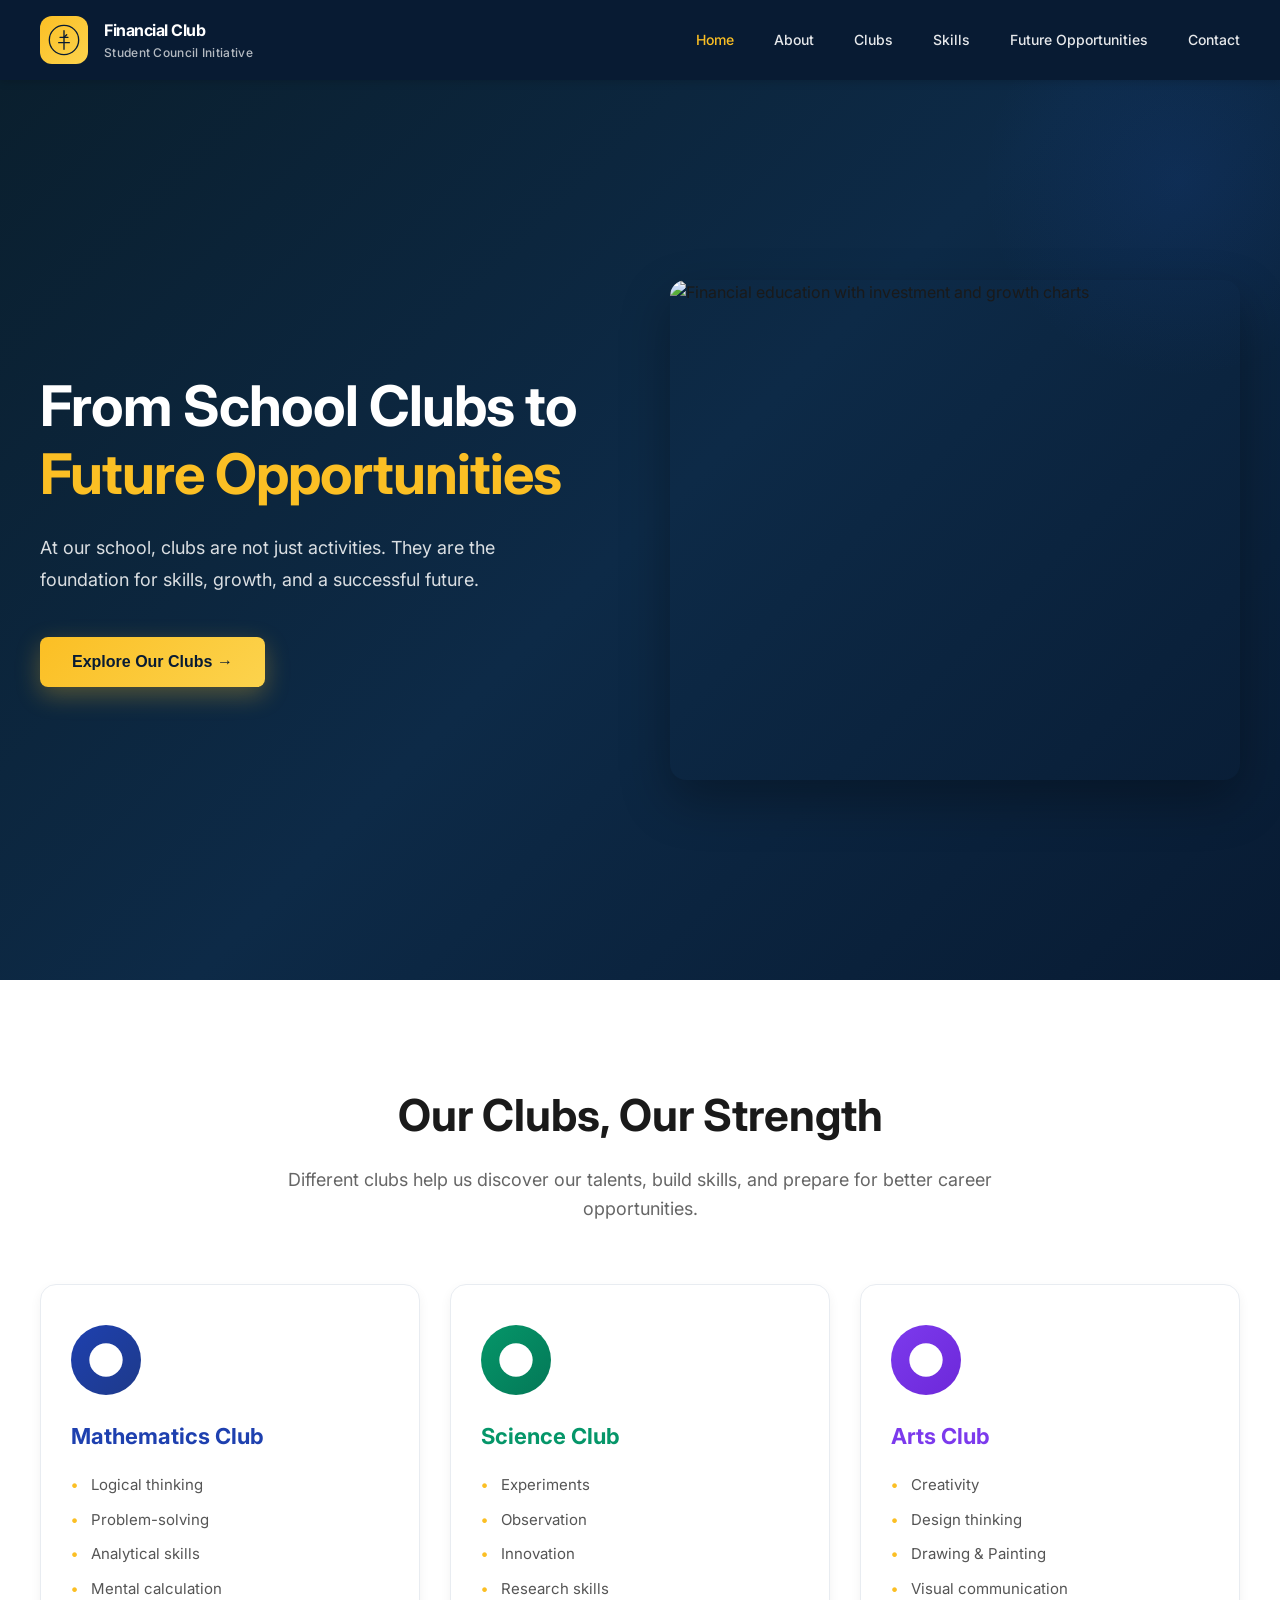
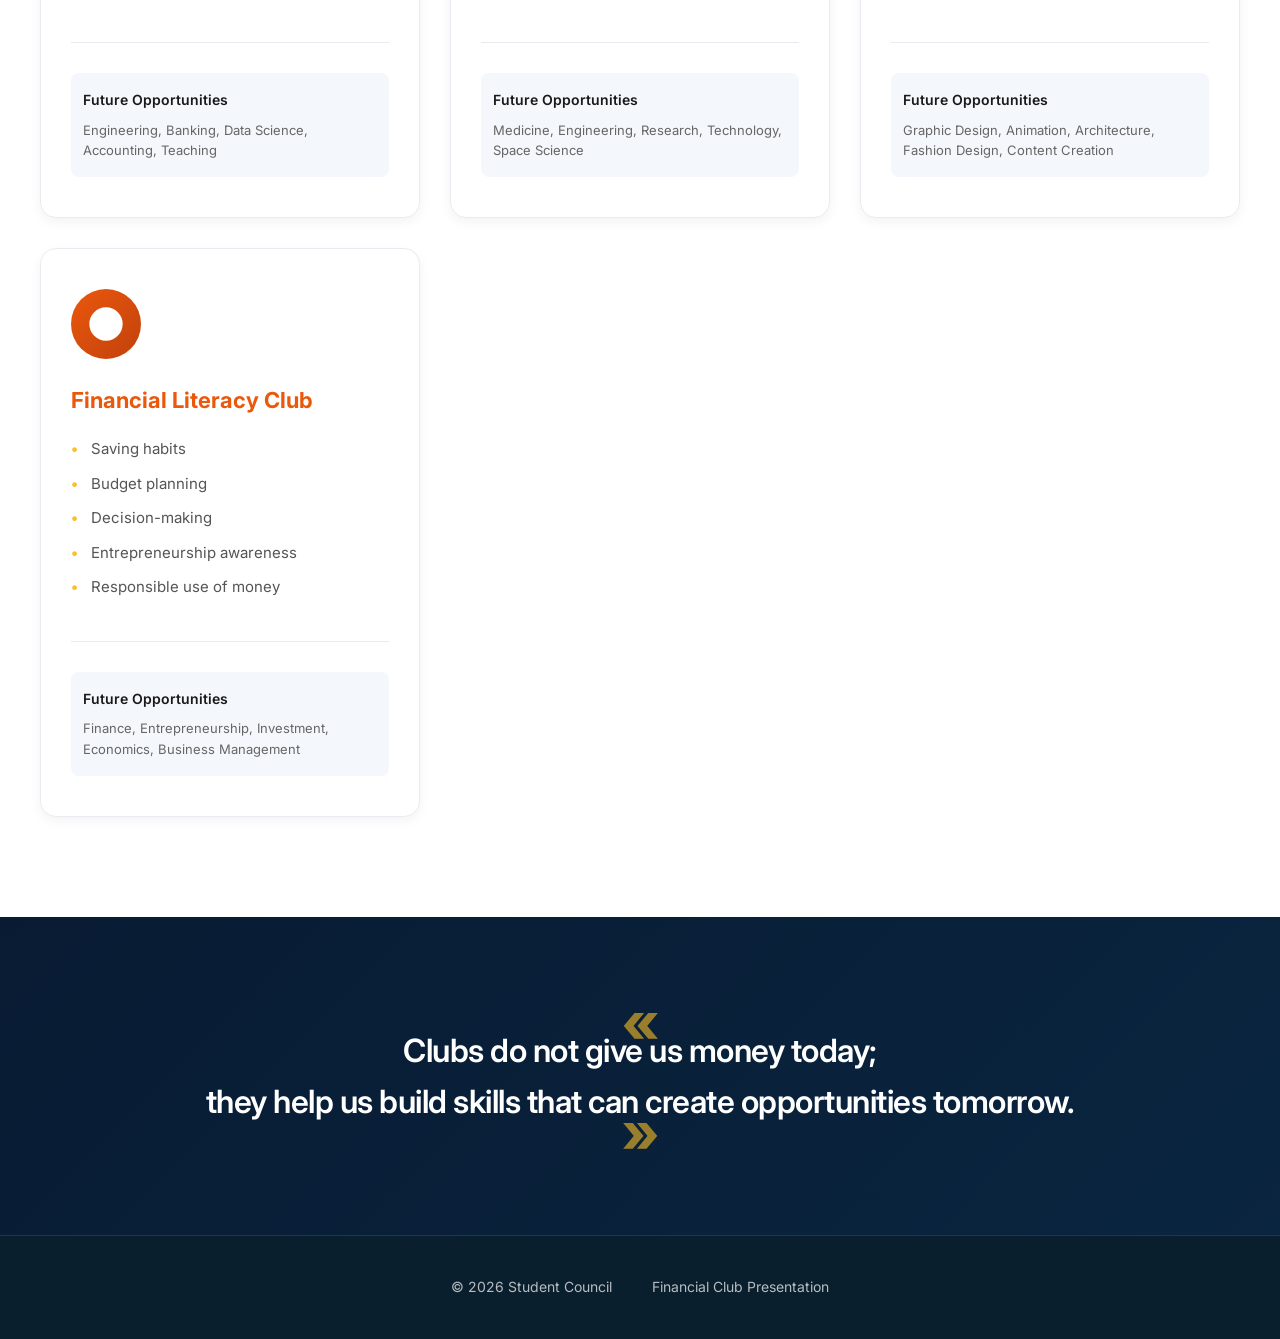
==== index.html @ 053fcb90 "Update About link to use absolute path" ====
<!DOCTYPE html>
<html lang="en">
<head>
    <meta charset="UTF-8">
    <meta name="viewport" content="width=device-width, initial-scale=1.0">
    <title>Financial Club - Student Council Initiative</title>
    <link rel="preconnect" href="https://fonts.googleapis.com">
    <link rel="preconnect" href="https://fonts.gstatic.com" crossorigin>
    <link href="https://fonts.googleapis.com/css2?family=Inter:wght@400;500;600;700&display=swap" rel="stylesheet">
    <link rel="stylesheet" href="style.css">
</head>
<body>
    <!-- Navigation Header -->
    <header class="navbar">
        <div class="navbar-container">
            <div class="logo-section">
                <div class="logo-icon">
                    <svg viewBox="0 0 48 48" width="32" height="32" fill="none">
                        <circle cx="24" cy="24" r="22" stroke="currentColor" stroke-width="2"/>
                        <path d="M24 10v28M18 20h12M16 28h16" stroke="currentColor" stroke-width="2" stroke-linecap="round"/>
                        <path d="M28 16l-4 4" stroke="currentColor" stroke-width="2" stroke-linecap="round"/>
                    </svg>
                </div>
                <div class="logo-text">
                    <div class="logo-title">Financial Club</div>
                    <div class="logo-subtitle">Student Council Initiative</div>
                </div>
            </div>

            <nav class="nav-links">
                <a href="#home" class="nav-link">Home</a>
                <a href="/about.html" class="nav-link">About</a>
                <a href="#clubs" class="nav-link">Clubs</a>
                <a href="#skills" class="nav-link">Skills</a>
                <a href="#opportunities" class="nav-link">Future Opportunities</a>
                <a href="#contact" class="nav-link">Contact</a>
            </nav>
        </div>
    </header>

    <!-- Hero Section -->
    <section class="hero" id="home">
        <div class="hero-container">
            <div class="hero-content">
                <h1 class="hero-title">
                    From School Clubs to
                    <span class="gold-text">Future Opportunities</span>
                </h1>
                <p class="hero-paragraph">
                    At our school, clubs are not just activities. They are the foundation for skills, growth, and a successful future.
                </p>
                <button class="cta-button">Explore Our Clubs →</button>
            </div>

            <div class="hero-illustration">
                <img src="https://images.unsplash.com/photo-1454165804606-c3d57bc86b40?w=600&h=500&fit=crop" 
                     alt="Financial education with investment and growth charts" 
                     class="hero-image">
            </div>
        </div>
    </section>

    <!-- Clubs Section -->
    <section class="clubs" id="clubs">
        <div class="clubs-container">
            <h2 class="section-title">Our Clubs, Our Strength</h2>
            <p class="section-subtitle">Different clubs help us discover our talents, build skills, and prepare for better career opportunities.</p>

            <div class="clubs-grid">
                <!-- Mathematics Club -->
                <div class="club-card">
                    <div class="club-icon math-icon">
                        <svg viewBox="0 0 48 48" width="40" height="40" fill="currentColor">
                            <circle cx="24" cy="24" r="20"/>
                            <text x="24" y="30" font-size="24" font-weight="bold" text-anchor="middle" fill="white">√x</text>
                        </svg>
                    </div>
                    <h3 class="club-title">Mathematics Club</h3>
                    <ul class="club-list">
                        <li>Logical thinking</li>
                        <li>Problem-solving</li>
                        <li>Analytical skills</li>
                        <li>Mental calculation</li>
                    </ul>
                    <div class="club-footer">
                        <h4>Future Opportunities</h4>
                        <p>Engineering, Banking, Data Science, Accounting, Teaching</p>
                    </div>
                </div>

                <!-- Science Club -->
                <div class="club-card">
                    <div class="club-icon science-icon">
                        <svg viewBox="0 0 48 48" width="40" height="40" fill="currentColor">
                            <circle cx="24" cy="24" r="20"/>
                            <path d="M20 16h8v16h-8z" fill="white" opacity="0.3"/>
                            <circle cx="24" cy="18" r="3" fill="white"/>
                        </svg>
                    </div>
                    <h3 class="club-title">Science Club</h3>
                    <ul class="club-list">
                        <li>Experiments</li>
                        <li>Observation</li>
                        <li>Innovation</li>
                        <li>Research skills</li>
                    </ul>
                    <div class="club-footer">
                        <h4>Future Opportunities</h4>
                        <p>Medicine, Engineering, Research, Technology, Space Science</p>
                    </div>
                </div>

                <!-- Arts Club -->
                <div class="club-card">
                    <div class="club-icon arts-icon">
                        <svg viewBox="0 0 48 48" width="40" height="40" fill="currentColor">
                            <circle cx="24" cy="24" r="20"/>
                            <path d="M18 28c2-3 4-5 6-5s4 2 6 5" stroke="white" stroke-width="2" fill="none" stroke-linecap="round"/>
                            <circle cx="21" cy="20" r="1.5" fill="white"/>
                            <circle cx="27" cy="20" r="1.5" fill="white"/>
                        </svg>
                    </div>
                    <h3 class="club-title">Arts Club</h3>
                    <ul class="club-list">
                        <li>Creativity</li>
                        <li>Design thinking</li>
                        <li>Drawing & Painting</li>
                        <li>Visual communication</li>
                    </ul>
                    <div class="club-footer">
                        <h4>Future Opportunities</h4>
                        <p>Graphic Design, Animation, Architecture, Fashion Design, Content Creation</p>
                    </div>
                </div>

                <!-- Financial Literacy Club -->
                <div class="club-card">
                    <div class="club-icon finance-icon">
                        <svg viewBox="0 0 48 48" width="40" height="40" fill="currentColor">
                            <circle cx="24" cy="24" r="20"/>
                            <path d="M16 20h16v8h-16z" fill="white" opacity="0.3"/>
                            <text x="24" y="28" font-size="16" font-weight="bold" text-anchor="middle" fill="white">₹</text>
                        </svg>
                    </div>
                    <h3 class="club-title">Financial Literacy Club</h3>
                    <ul class="club-list">
                        <li>Saving habits</li>
                        <li>Budget planning</li>
                        <li>Decision-making</li>
                        <li>Entrepreneurship awareness</li>
                        <li>Responsible use of money</li>
                    </ul>
                    <div class="club-footer">
                        <h4>Future Opportunities</h4>
                        <p>Finance, Entrepreneurship, Investment, Economics, Business Management</p>
                    </div>
                </div>
            </div>
        </div>
    </section>

    <!-- Quote Section -->
    <section class="quote-section" id="opportunities">
        <div class="quote-container">
            <div class="quote-mark quote-mark-left">«</div>
            <blockquote class="quote-text">
                Clubs do not give us money today;<br>
                they help us build skills that can create opportunities tomorrow.
            </blockquote>
            <div class="quote-mark quote-mark-right">»</div>
        </div>
    </section>

    <!-- Footer -->
    <footer class="footer">
        <div class="footer-container">
            <p>&copy; 2026 Student Council</p>
            <p>Financial Club Presentation</p>
        </div>
    </footer>

    <script src="script.js"></script>
</body>
  </html>
---- style.css ----
/* CSS Variables */
:root {
    --navy: #081b33;
    --dark-navy: #0a1f2e;
    --blue: #2563eb;
    --gold: #fbbf24;
    --white: #ffffff;
    --gray: #f4f7fb;
    --light-gray: #e8ecf1;
    --text-dark: #1a1a1a;
    --math-blue: #1e40af;
    --science-green: #059669;
    --arts-purple: #7c3aed;
    --finance-orange: #ea580c;
    --transition: all 0.3s cubic-bezier(0.4, 0, 0.2, 1);
}

/* Reset and Base Styles */
* {
    margin: 0;
    padding: 0;
    box-sizing: border-box;
}

html {
    scroll-behavior: smooth;
}

body {
    font-family: 'Inter', sans-serif;
    color: var(--text-dark);
    background-color: var(--white);
    line-height: 1.6;
}

/* Navigation Header */
.navbar {
    position: sticky;
    top: 0;
    z-index: 1000;
    background-color: var(--navy);
    box-shadow: 0 2px 8px rgba(0, 0, 0, 0.15);
    animation: slideDown 0.5s ease-out;
}

@keyframes slideDown {
    from {
        opacity: 0;
        transform: translateY(-20px);
    }
    to {
        opacity: 1;
        transform: translateY(0);
    }
}

.navbar-container {
    max-width: 1400px;
    margin: 0 auto;
    padding: 0 40px;
    display: flex;
    justify-content: space-between;
    align-items: center;
    height: 80px;
}

.logo-section {
    display: flex;
    align-items: center;
    gap: 16px;
    cursor: pointer;
    transition: var(--transition);
}

.logo-section:hover {
    transform: translateY(-2px);
}

.logo-icon {
    width: 48px;
    height: 48px;
    background: linear-gradient(135deg, var(--gold), #fcd34d);
    border-radius: 12px;
    display: flex;
    align-items: center;
    justify-content: center;
    color: var(--navy);
    font-weight: 700;
    flex-shrink: 0;
}

.logo-text {
    display: flex;
    flex-direction: column;
}

.logo-title {
    color: var(--white);
    font-size: 16px;
    font-weight: 700;
    letter-spacing: -0.5px;
}

.logo-subtitle {
    color: rgba(255, 255, 255, 0.7);
    font-size: 12px;
    font-weight: 500;
    letter-spacing: 0.3px;
}

.nav-links {
    display: flex;
    gap: 40px;
    align-items: center;
}

.nav-link {
    color: rgba(255, 255, 255, 0.9);
    text-decoration: none;
    font-size: 14px;
    font-weight: 500;
    position: relative;
    transition: color 0.3s ease;
}

.nav-link::after {
    content: '';
    position: absolute;
    bottom: -6px;
    left: 0;
    width: 0;
    height: 2px;
    background-color: var(--gold);
    transition: width 0.3s cubic-bezier(0.4, 0, 0.2, 1);
}

.nav-link:hover {
    color: var(--gold);
}

.nav-link:hover::after {
    width: 100%;
}

/* Hero Section */
.hero {
    background: linear-gradient(135deg, #0a1f2e 0%, #0d2a47 50%, #081b33 100%);
    padding: 100px 40px;
    min-height: 100vh;
    display: flex;
    align-items: center;
    position: relative;
    overflow: hidden;
}

.hero::before {
    content: '';
    position: absolute;
    width: 400px;
    height: 400px;
    background: radial-gradient(circle, rgba(37, 99, 235, 0.1) 0%, transparent 70%);
    top: -100px;
    right: -100px;
    border-radius: 50%;
}

.hero-container {
    max-width: 1400px;
    margin: 0 auto;
    display: grid;
    grid-template-columns: 1fr 1fr;
    gap: 60px;
    align-items: center;
    position: relative;
    z-index: 2;
}

.hero-content {
    animation: fadeInUp 0.8s ease-out;
}

@keyframes fadeInUp {
    from {
        opacity: 0;
        transform: translateY(30px);
    }
    to {
        opacity: 1;
        transform: translateY(0);
    }
}

.hero-title {
    font-size: 56px;
    font-weight: 700;
    color: var(--white);
    line-height: 1.2;
    margin-bottom: 24px;
    letter-spacing: -1px;
}

.gold-text {
    color: var(--gold);
    display: inline;
}

.hero-paragraph {
    font-size: 18px;
    color: rgba(255, 255, 255, 0.85);
    margin-bottom: 40px;
    line-height: 1.8;
    max-width: 500px;
}

.cta-button {
    background: linear-gradient(135deg, var(--gold), #fcd34d);
    color: var(--navy);
    border: none;
    padding: 16px 32px;
    border-radius: 8px;
    font-size: 16px;
    font-weight: 600;
    cursor: pointer;
    transition: var(--transition);
    box-shadow: 0 8px 24px rgba(251, 191, 36, 0.3);
    position: relative;
    overflow: hidden;
}

.cta-button::before {
    content: '';
    position: absolute;
    top: 0;
    left: -100%;
    width: 100%;
    height: 100%;
    background: rgba(255, 255, 255, 0.2);
    transition: left 0.5s ease;
}

.cta-button:hover {
    transform: translateY(-4px);
    box-shadow: 0 12px 32px rgba(251, 191, 36, 0.4);
}

.cta-button:hover::before {
    left: 100%;
}

/* Hero Illustration */
.hero-illustration {
    position: relative;
    height: 500px;
    display: flex;
    align-items: center;
    justify-content: center;
    animation: fadeIn 1s ease-out 0.3s both;
}

@keyframes fadeIn {
    from {
        opacity: 0;
    }
    to {
        opacity: 1;
    }
}

.hero-image {
    width: 100%;
    height: 100%;
    object-fit: cover;
    border-radius: 16px;
    box-shadow: 0 20px 50px rgba(0, 0, 0, 0.3);
    animation: imageSlideIn 0.8s ease-out 0.4s both;
}

@keyframes imageSlideIn {
    from {
        opacity: 0;
        transform: scale(0.95) translateY(20px);
    }
    to {
        opacity: 1;
        transform: scale(1) translateY(0);
    }
}

/* Clubs Section */
.clubs {
    padding: 100px 40px;
    background-color: var(--white);
}

.clubs-container {
    max-width: 1400px;
    margin: 0 auto;
}

.section-title {
    font-size: 44px;
    font-weight: 700;
    color: var(--text-dark);
    text-align: center;
    margin-bottom: 16px;
    animation: fadeInUp 0.8s ease-out;
}

.section-subtitle {
    font-size: 18px;
    color: #666;
    text-align: center;
    margin-bottom: 60px;
    max-width: 800px;
    margin-left: auto;
    margin-right: auto;
    animation: fadeInUp 0.8s ease-out 0.1s both;
}

.clubs-grid {
    display: grid;
    grid-template-columns: repeat(auto-fit, minmax(280px, 1fr));
    gap: 30px;
    margin-top: 40px;
}

.club-card {
    background: white;
    border: 1px solid var(--light-gray);
    border-radius: 16px;
    padding: 40px 30px;
    transition: var(--transition);
    box-shadow: 0 4px 12px rgba(0, 0, 0, 0.05);
    animation: fadeInUp 0.8s ease-out;
    animation-fill-mode: both;
}

.club-card:nth-child(1) {
    animation-delay: 0.1s;
}

.club-card:nth-child(2) {
    animation-delay: 0.2s;
}

.club-card:nth-child(3) {
    animation-delay: 0.3s;
}

.club-card:nth-child(4) {
    animation-delay: 0.4s;
}

.club-card:hover {
    transform: translateY(-12px);
    box-shadow: 0 16px 32px rgba(0, 0, 0, 0.12);
    border-color: transparent;
}

.club-icon {
    width: 70px;
    height: 70px;
    border-radius: 50%;
    display: flex;
    align-items: center;
    justify-content: center;
    margin-bottom: 24px;
    color: white;
    font-size: 28px;
    font-weight: 700;
}

.math-icon {
    background: linear-gradient(135deg, #1e40af, #1e3a8a);
}

.science-icon {
    background: linear-gradient(135deg, #059669, #047857);
}

.arts-icon {
    background: linear-gradient(135deg, #7c3aed, #6d28d9);
}

.finance-icon {
    background: linear-gradient(135deg, #ea580c, #c2410c);
}

.club-title {
    font-size: 22px;
    font-weight: 700;
    margin-bottom: 20px;
    color: var(--text-dark);
}

.math-icon + .club-title {
    color: #1e40af;
}

.science-icon + .club-title {
    color: #059669;
}

.arts-icon + .club-title {
    color: #7c3aed;
}

.finance-icon + .club-title {
    color: #ea580c;
}

.club-list {
    list-style: none;
    margin-bottom: 30px;
    padding-bottom: 30px;
    border-bottom: 1px solid var(--light-gray);
}

.club-list li {
    font-size: 15px;
    color: #555;
    margin-bottom: 12px;
    padding-left: 20px;
    position: relative;
    line-height: 1.5;
}

.club-list li::before {
    content: '•';
    position: absolute;
    left: 0;
    color: var(--gold);
    font-weight: bold;
}

.club-footer {
    background-color: var(--gray);
    padding: 16px 12px;
    border-radius: 8px;
}

.club-footer h4 {
    font-size: 14px;
    font-weight: 600;
    color: var(--text-dark);
    margin-bottom: 8px;
}

.club-footer p {
    font-size: 13px;
    color: #666;
    line-height: 1.6;
}

/* Quote Section */
.quote-section {
    background: linear-gradient(135deg, #081b33 0%, #0a2540 100%);
    padding: 80px 40px;
    text-align: center;
}

.quote-container {
    max-width: 900px;
    margin: 0 auto;
    position: relative;
    animation: fadeIn 1s ease-out;
}

.quote-mark {
    font-size: 120px;
    color: var(--gold);
    font-weight: 700;
    line-height: 0.8;
    opacity: 0.6;
}

.quote-mark-left {
    display: block;
    margin-bottom: -40px;
}

.quote-mark-right {
    display: block;
    margin-top: -40px;
}

.quote-text {
    font-size: 32px;
    font-weight: 600;
    color: var(--white);
    line-height: 1.6;
    margin: 20px 0;
    letter-spacing: -0.5px;
}

/* Footer */
.footer {
    background-color: var(--dark-navy);
    padding: 40px;
    text-align: center;
    border-top: 1px solid rgba(255, 255, 255, 0.1);
}

.footer-container {
    max-width: 1400px;
    margin: 0 auto;
    display: flex;
    justify-content: center;
    gap: 40px;
    flex-wrap: wrap;
}

.footer p {
    color: rgba(255, 255, 255, 0.7);
    font-size: 14px;
}

/* Responsive Design */
@media (max-width: 1024px) {
    .navbar-container {
        padding: 0 30px;
    }

    .nav-links {
        gap: 25px;
    }

    .nav-link {
        font-size: 13px;
    }

    .hero-container {
        grid-template-columns: 1fr;
        gap: 40px;
    }

    .hero {
        padding: 60px 30px;
        min-height: auto;
    }

    .hero-title {
        font-size: 42px;
    }

    .hero-illustration {
        height: 400px;
    }

    .clubs {
        padding: 60px 30px;
    }

    .clubs-grid {
        grid-template-columns: repeat(2, 1fr);
    }

    .quote-section {
        padding: 60px 30px;
    }

    .quote-text {
        font-size: 24px;
    }
}

@media (max-width: 768px) {
    .navbar-container {
        padding: 0 20px;
        height: 70px;
    }

    .logo-icon {
        width: 40px;
        height: 40px;
    }

    .logo-title {
        font-size: 14px;
    }

    .logo-subtitle {
        font-size: 11px;
    }

    .nav-links {
        gap: 15px;
    }

    .nav-link {
        font-size: 12px;
    }

    .hero {
        padding: 40px 20px;
        min-height: auto;
    }

    .hero-title {
        font-size: 32px;
    }

    .hero-paragraph {
        font-size: 16px;
    }

    .cta-button {
        padding: 14px 28px;
        font-size: 14px;
    }

    .hero-illustration {
        height: 300px;
    }

    .clubs {
        padding: 40px 20px;
    }

    .section-title {
        font-size: 32px;
    }

    .clubs-grid {
        grid-template-columns: 1fr;
        gap: 20px;
    }

    .club-card {
        padding: 30px 20px;
    }

    .quote-section {
        padding: 40px 20px;
    }

    .quote-text {
        font-size: 20px;
    }

    .quote-mark {
        font-size: 80px;
        margin-bottom: -30px;
    }

    .quote-mark-right {
        margin-top: -30px;
    }

    .footer-container {
        flex-direction: column;
        gap: 15px;
    }
}

@media (max-width: 480px) {
    .navbar-container {
        height: 60px;
    }

    .nav-links {
        gap: 10px;
    }

    .nav-link {
        font-size: 11px;
    }

    .hero {
        padding: 30px 15px;
    }

    .hero-title {
        font-size: 24px;
    }

    .hero-paragraph {
        font-size: 14px;
    }

    .cta-button {
        padding: 12px 24px;
        font-size: 13px;
    }

    .hero-illustration {
        height: 250px;
    }

    .clubs {
        padding: 30px 15px;
    }

    .section-title {
        font-size: 24px;
    }

    .section-subtitle {
        font-size: 14px;
    }

    .club-card {
        padding: 20px 15px;
    }

    .club-title {
        font-size: 18px;
    }

    .quote-text {
        font-size: 18px;
    }

    .quote-mark {
        font-size: 60px;
    }
}
/* About Page Hero Section */
.about-hero {
    background: linear-gradient(135deg, #0a1f2e 0%, #0d2a47 50%, #081b33 100%);
    padding: 120px 40px 80px;
    text-align: center;
    min-height: 400px;
    display: flex;
    align-items: center;
    justify-content: center;
    position: relative;
    overflow: hidden;
}

.about-hero::before {
    content: '';
    position: absolute;
    width: 500px;
    height: 500px;
    background: radial-gradient(circle, rgba(37, 99, 235, 0.1) 0%, transparent 70%);
    top: -150px;
    right: -150px;
    border-radius: 50%;
}

.about-hero-container {
    position: relative;
    z-index: 2;
    animation: fadeInUp 0.8s ease-out;
}

.about-hero-title {
    font-size: 52px;
    font-weight: 700;
    color: var(--white);
    margin-bottom: 16px;
    letter-spacing: -1px;
}

.about-hero-subtitle {
    font-size: 18px;
    color: rgba(255, 255, 255, 0.85);
    max-width: 600px;
    margin: 0 auto;
}

/* About Main Section */
.about-main {
    padding: 100px 40px;
    background-color: var(--white);
}

.about-main-container {
    max-width: 1200px;
    margin: 0 auto;
}

.about-intro-block {
    margin-bottom: 80px;
    animation: fadeInUp 0.8s ease-out;
}

.about-heading {
    font-size: 40px;
    font-weight: 700;
    color: var(--text-dark);
    margin-bottom: 16px;
}

.section-divider {
    width: 60px;
    height: 4px;
    background: linear-gradient(90deg, var(--gold), #fcd34d);
    margin-bottom: 40px;
    border-radius: 2px;
}

.about-text-block {
    display: flex;
    flex-direction: column;
    gap: 20px;
}

.about-paragraph {
    font-size: 16px;
    color: #555;
    line-height: 1.9;
    text-align: justify;
}

.about-paragraph strong {
    color: var(--text-dark);
    font-weight: 600;
}

/* Mission & Vision Grid */
.mission-vision-grid {
    display: grid;
    grid-template-columns: repeat(auto-fit, minmax(320px, 1fr));
    gap: 40px;
    margin-bottom: 80px;
    animation: fadeInUp 0.8s ease-out 0.1s both;
}

.mv-card {
    background: white;
    border-radius: 16px;
    padding: 50px 40px;
    box-shadow: 0 4px 16px rgba(0, 0, 0, 0.08);
    border: 1px solid rgba(0, 0, 0, 0.05);
    transition: var(--transition);
}

.mv-card:hover {
    transform: translateY(-12px);
    box-shadow: 0 16px 40px rgba(0, 0, 0, 0.12);
}

.mission-card {
    border-top: 4px solid var(--gold);
}

.vision-card {
    border-top: 4px solid var(--blue);
}

.mv-icon {
    width: 80px;
    height: 80px;
    border-radius: 50%;
    display: flex;
    align-items: center;
    justify-content: center;
    margin-bottom: 24px;
    color: white;
    font-size: 32px;
}

.mission-icon {
    background: linear-gradient(135deg, var(--gold), #fcd34d);
}

.vision-icon {
    background: linear-gradient(135deg, var(--blue), #1e40af);
}

.mv-title {
    font-size: 24px;
    font-weight: 700;
    color: var(--text-dark);
    margin-bottom: 20px;
}

.mv-list {
    list-style: none;
}

.mv-list li {
    font-size: 15px;
    color: #555;
    margin-bottom: 14px;
    padding-left: 24px;
    position: relative;
    line-height: 1.7;
}

.mv-list li::before {
    content: '✓';
    position: absolute;
    left: 0;
    color: var(--gold);
    font-weight: bold;
    font-size: 18px;
}

.mv-text {
    font-size: 15px;
    color: #555;
    line-height: 1.8;
}

.mv-text strong {
    color: var(--text-dark);
    font-weight: 600;
}

/* About Quote Section */
.about-quote-section {
    background: linear-gradient(135deg, #f9fafb 0%, #f3f4f6 100%);
    border-radius: 16px;
    padding: 60px 40px;
    text-align: center;
    margin-bottom: 80px;
    border-left: 4px solid var(--gold);
    animation: fadeInUp 0.8s ease-out 0.2s both;
}

.quote-content {
    max-width: 800px;
    margin: 0 auto;
    display: flex;
    align-items: center;
    justify-content: center;
    gap: 20px;
}

.quote-mark-left,
.quote-mark-right {
    font-size: 60px;
    color: var(--gold);
    font-weight: 700;
    opacity: 0.6;
}

.quote-text-large {
    font-size: 24px;
    font-weight: 600;
    color: var(--text-dark);
    line-height: 1.8;
    flex: 1;
}

/* Values Section */
.values-section {
    margin-bottom: 80px;
    animation: fadeInUp 0.8s ease-out 0.3s both;
}

.values-grid {
    display: grid;
    grid-template-columns: repeat(auto-fit, minmax(250px, 1fr));
    gap: 30px;
    margin-top: 50px;
}

.value-item {
    text-align: center;
    padding: 30px;
    border-radius: 12px;
    background: linear-gradient(135deg, rgba(251, 191, 36, 0.05), rgba(37, 99, 235, 0.05));
    transition: var(--transition);
}

.value-item:hover {
    transform: translateY(-8px);
    background: linear-gradient(135deg, rgba(251, 191, 36, 0.1), rgba(37, 99, 235, 0.1));
}

.value-number {
    width: 60px;
    height: 60px;
    background: linear-gradient(135deg, var(--gold), #fcd34d);
    color: var(--navy);
    border-radius: 50%;
    display: flex;
    align-items: center;
    justify-content: center;
    font-size: 28px;
    font-weight: 700;
    margin: 0 auto 16px;
}

.value-title {
    font-size: 18px;
    font-weight: 700;
    color: var(--text-dark);
    margin-bottom: 12px;
}

.value-description {
    font-size: 14px;
    color: #666;
    line-height: 1.7;
}

/* About CTA Section */
.about-cta {
    background: linear-gradient(135deg, #0a1f2e 0%, #0d2a47 50%, #081b33 100%);
    padding: 80px 40px;
    border-radius: 16px;
    text-align: center;
    color: var(--white);
    animation: fadeInUp 0.8s ease-out 0.4s both;
}

.about-cta h2 {
    font-size: 40px;
    font-weight: 700;
    margin-bottom: 16px;
}

.about-cta p {
    font-size: 18px;
    color: rgba(255, 255, 255, 0.85);
    margin-bottom: 32px;
}

.cta-button-about {
    display: inline-block;
    background: linear-gradient(135deg, var(--gold), #fcd34d);
    color: var(--navy);
    padding: 16px 40px;
    border-radius: 8px;
    font-size: 16px;
    font-weight: 600;
    text-decoration: none;
    transition: var(--transition);
    box-shadow: 0 8px 24px rgba(251, 191, 36, 0.3);
}

.cta-button-about:hover {
    transform: translateY(-4px);
    box-shadow: 0 12px 32px rgba(251, 191, 36, 0.4);
}

/* Responsive About Page */
@media (max-width: 768px) {
    .about-hero {
        padding: 80px 20px 60px;
    }

    .about-hero-title {
        font-size: 36px;
    }

    .about-hero-subtitle {
        font-size: 16px;
    }

    .about-main {
        padding: 60px 20px;
    }

    .about-heading {
        font-size: 28px;
    }

    .mission-vision-grid {
        gap: 20px;
    }

    .mv-card {
        padding: 30px 20px;
    }

    .mv-title {
        font-size: 20px;
    }

    .quote-text-large {
        font-size: 18px;
    }

    .quote-mark-left,
    .quote-mark-right {
        font-size: 40px;
    }

    .values-grid {
        gap: 20px;
    }

    .about-cta {
        padding: 60px 20px;
    }

    .about-cta h2 {
        font-size: 28px;
    }
}

@media (max-width: 480px) {
    .about-hero-title {
        font-size: 28px;
    }

    .about-hero-subtitle {
        font-size: 14px;
    }

    .about-paragraph {
        text-align: left;
        font-size: 14px;
    }

    .about-heading {
        font-size: 22px;
    }

    .mv-card {
        padding: 25px 15px;
    }

    .values-grid {
        grid-template-columns: 1fr;
    }

    .quote-text-large {
        font-size: 16px;
    }
  }
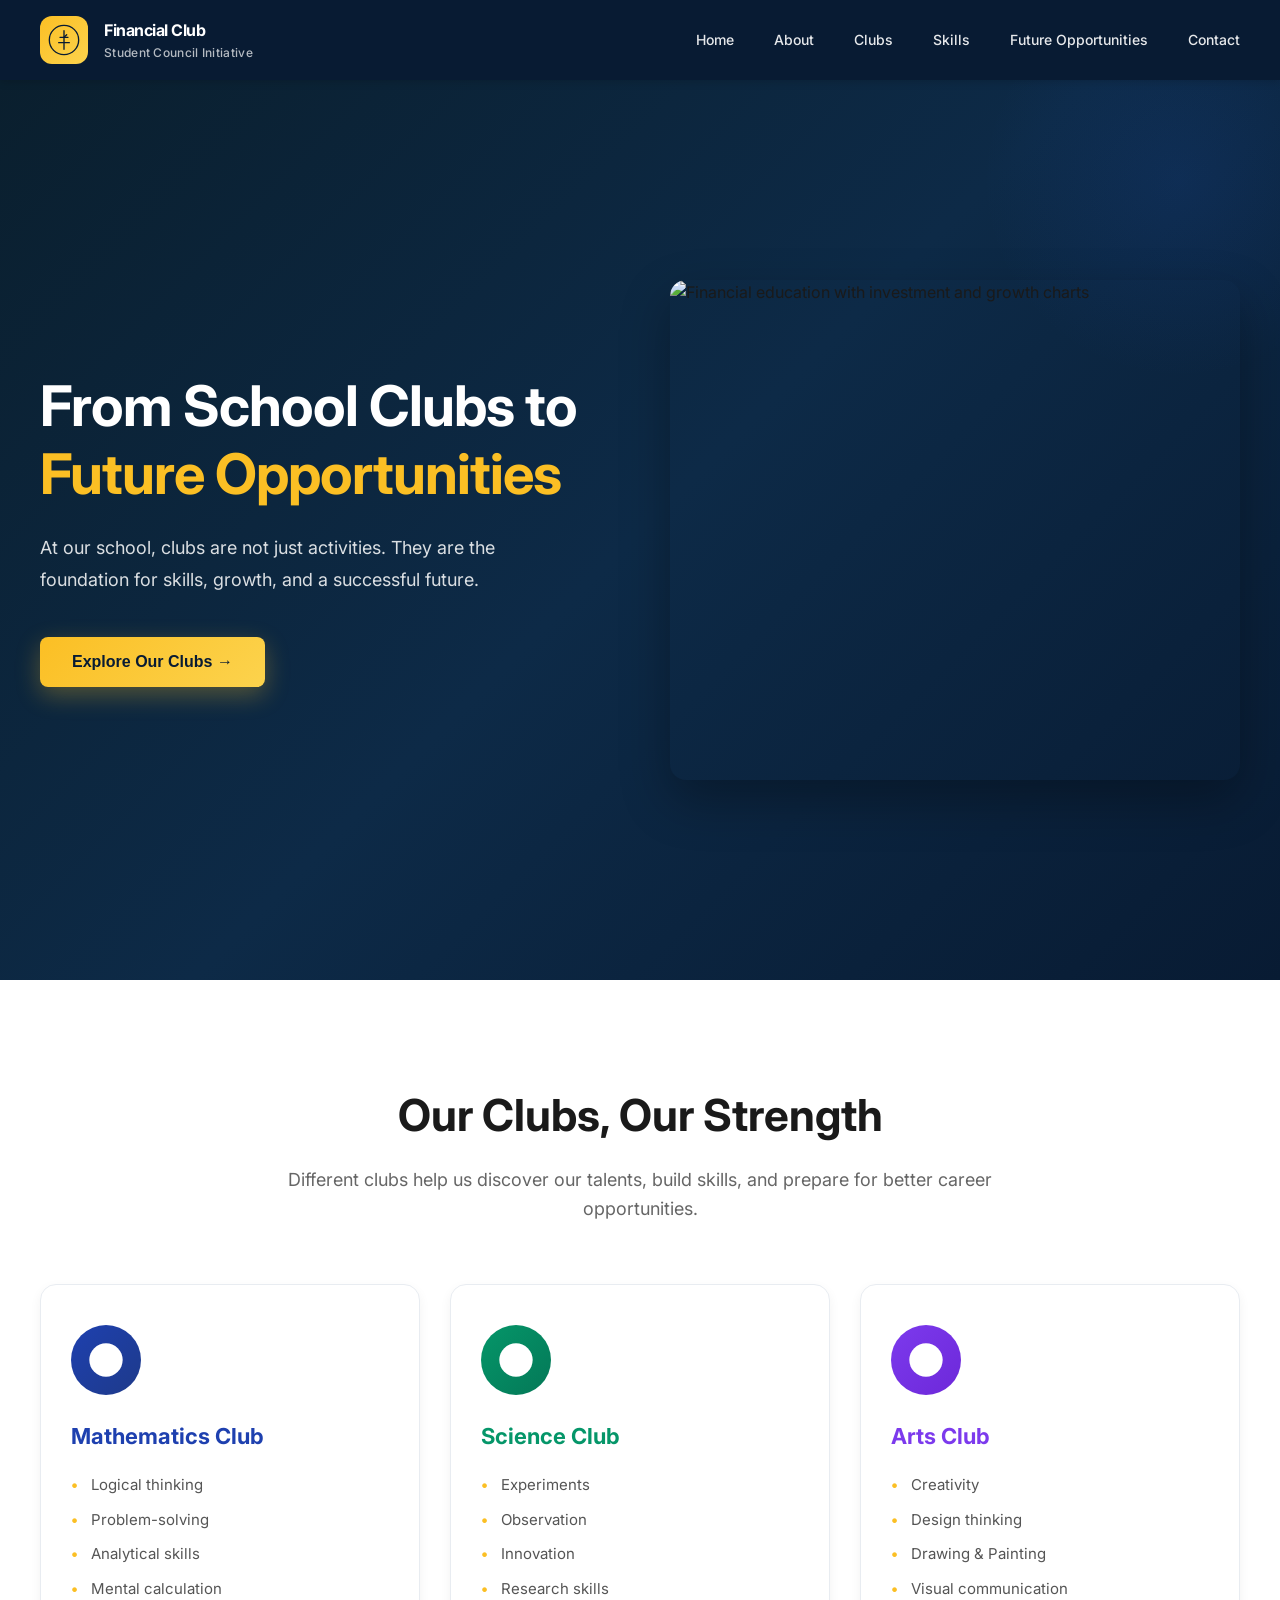
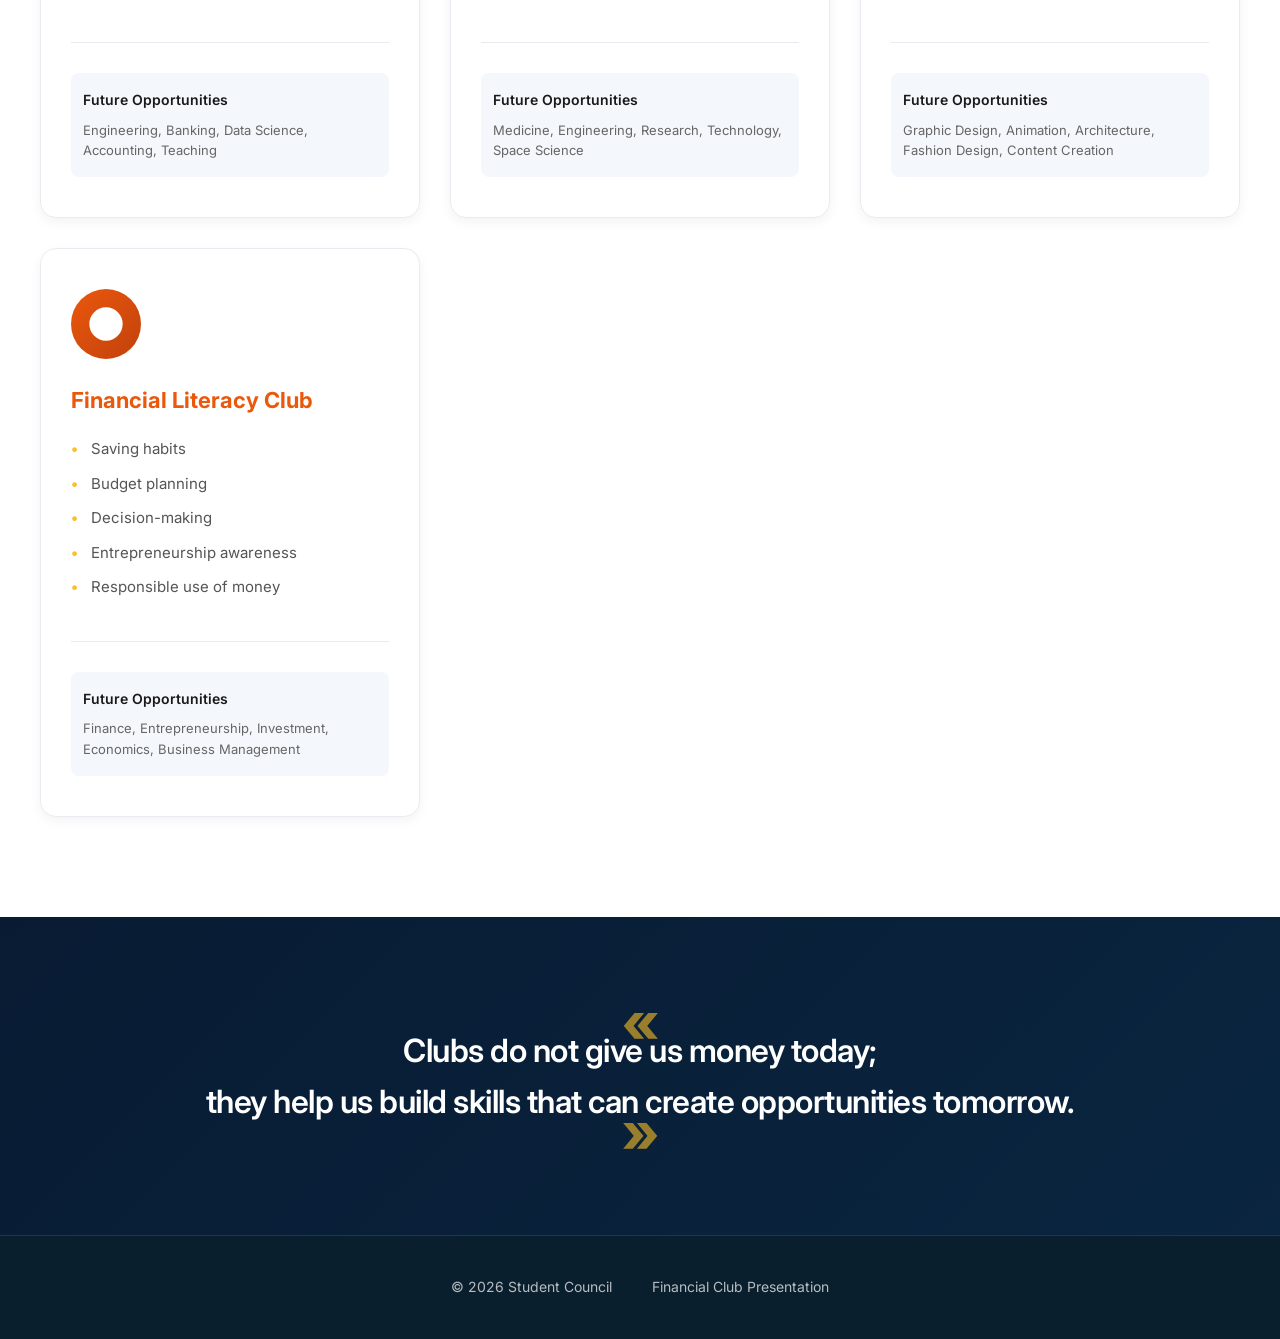
==== commit ff0a1e05: "Update Home link to point to root URL" ====
--- a/index.html
+++ b/index.html
@@ -28,7 +28,7 @@
             </div>
 
             <nav class="nav-links">
-                <a href="#home" class="nav-link">Home</a>
+                <a href="/" class="nav-link">Home</a>
                 <a href="/about.html" class="nav-link">About</a>
                 <a href="#clubs" class="nav-link">Clubs</a>
                 <a href="#skills" class="nav-link">Skills</a>
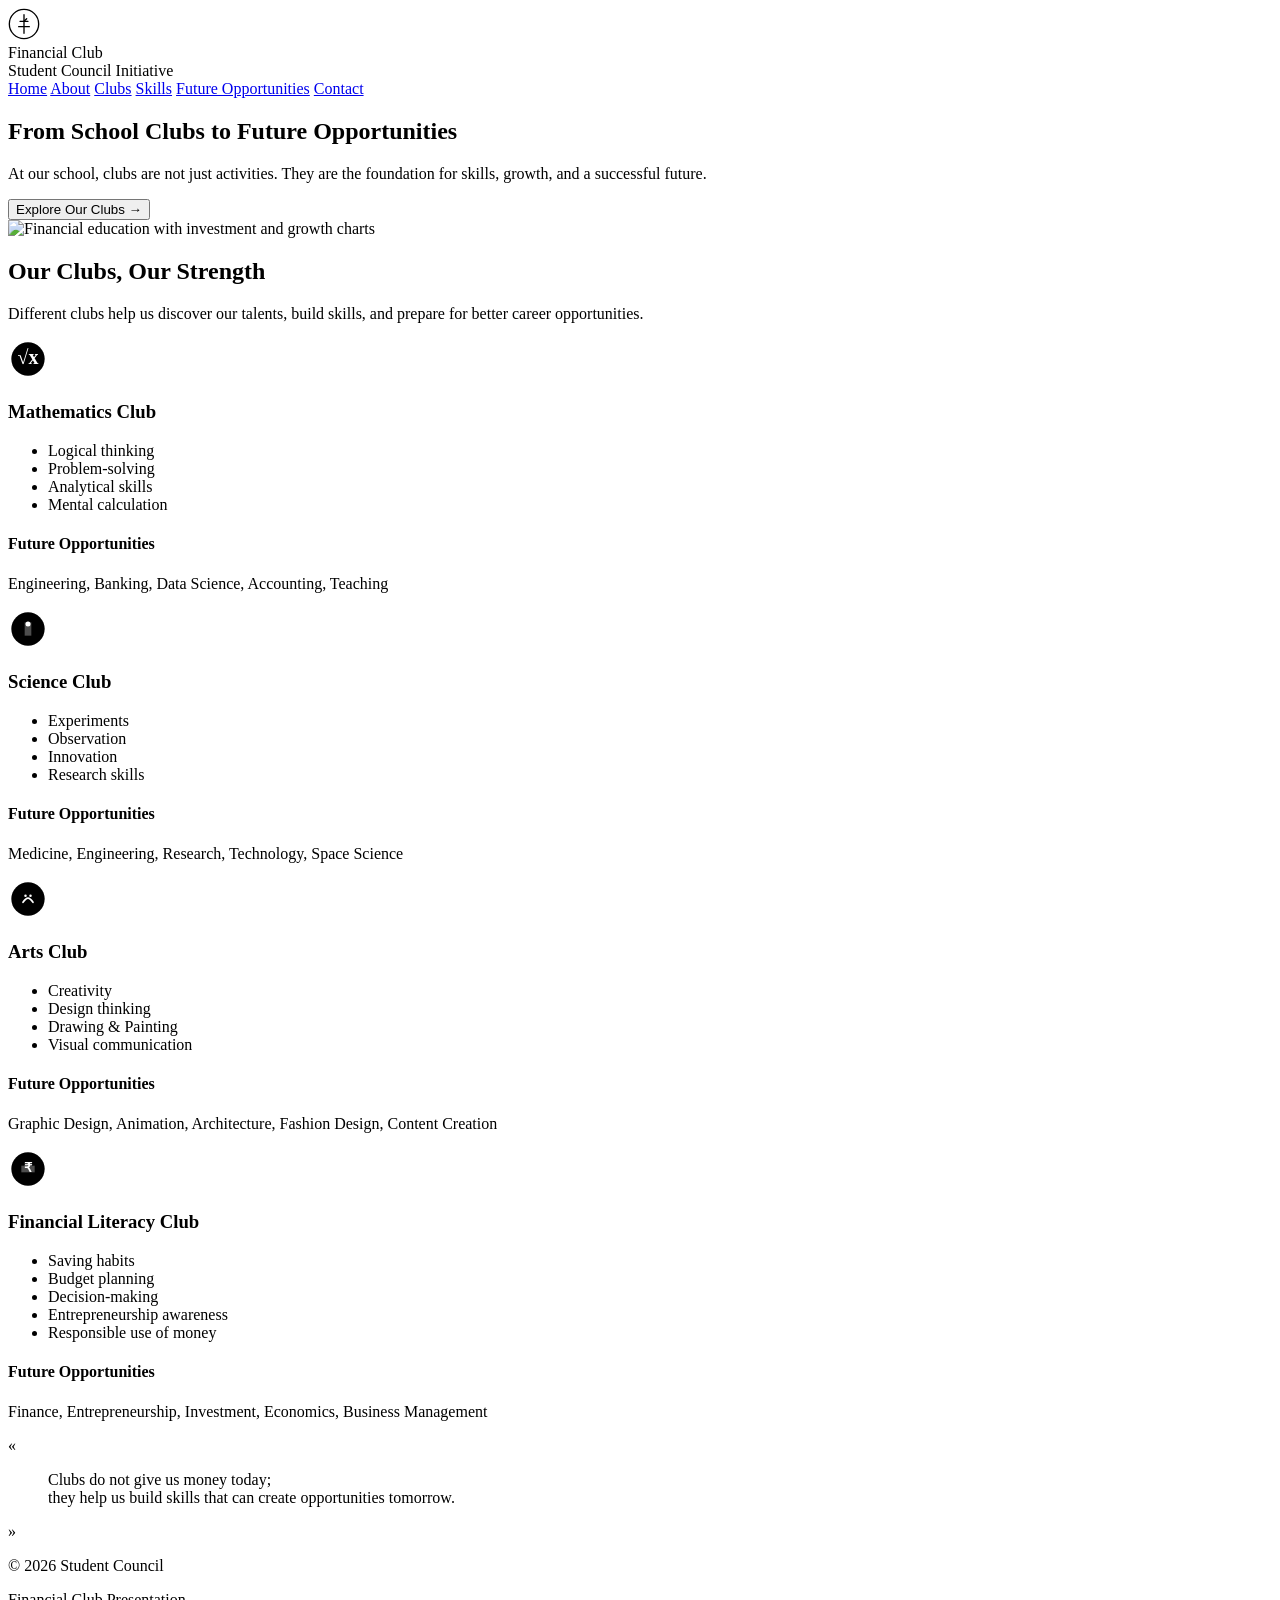
==== commit a2fa360b: "Update About link to point to new location" ====
--- a/index.html
+++ b/index.html
@@ -29,7 +29,7 @@
 
             <nav class="nav-links">
                 <a href="/" class="nav-link">Home</a>
-                <a href="/about.html" class="nav-link">About</a>
+                <a href="about/index.html" class="nav-link">About</a>
                 <a href="#clubs" class="nav-link">Clubs</a>
                 <a href="#skills" class="nav-link">Skills</a>
                 <a href="#opportunities" class="nav-link">Future Opportunities</a>
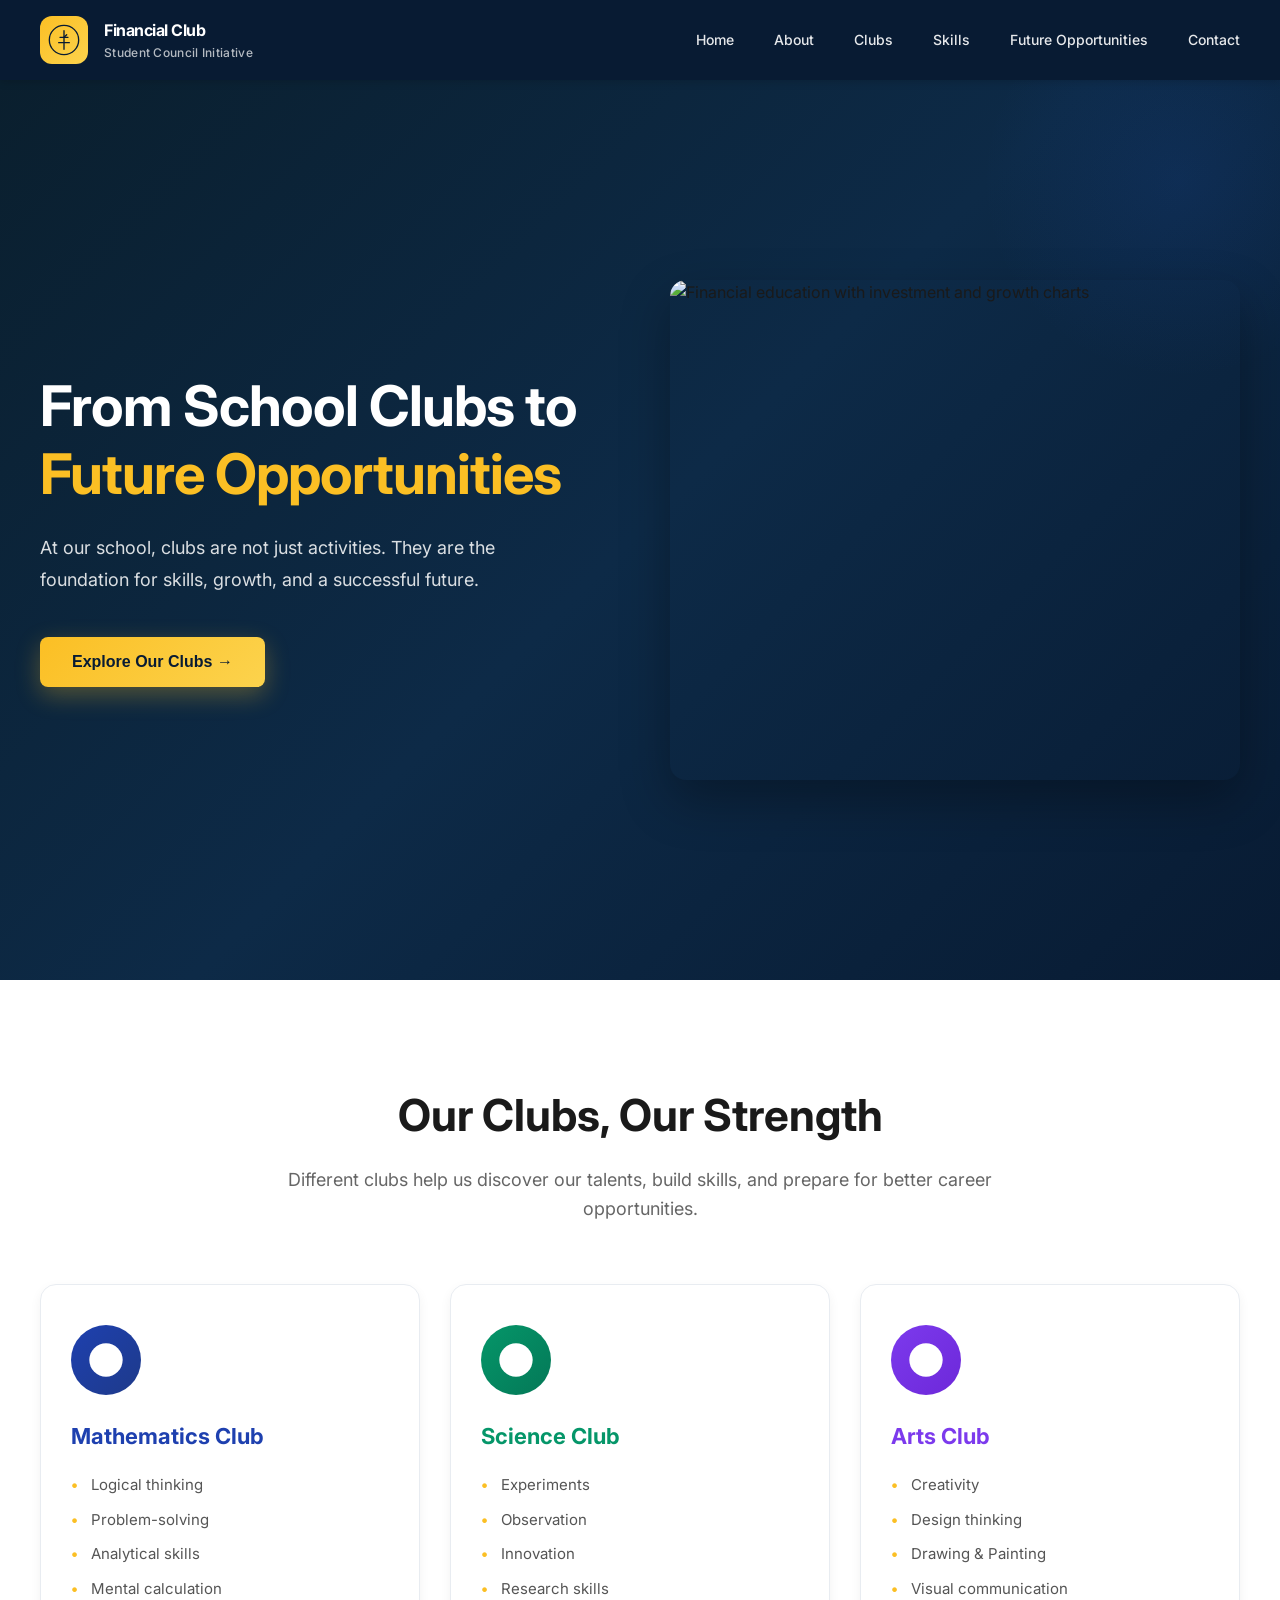
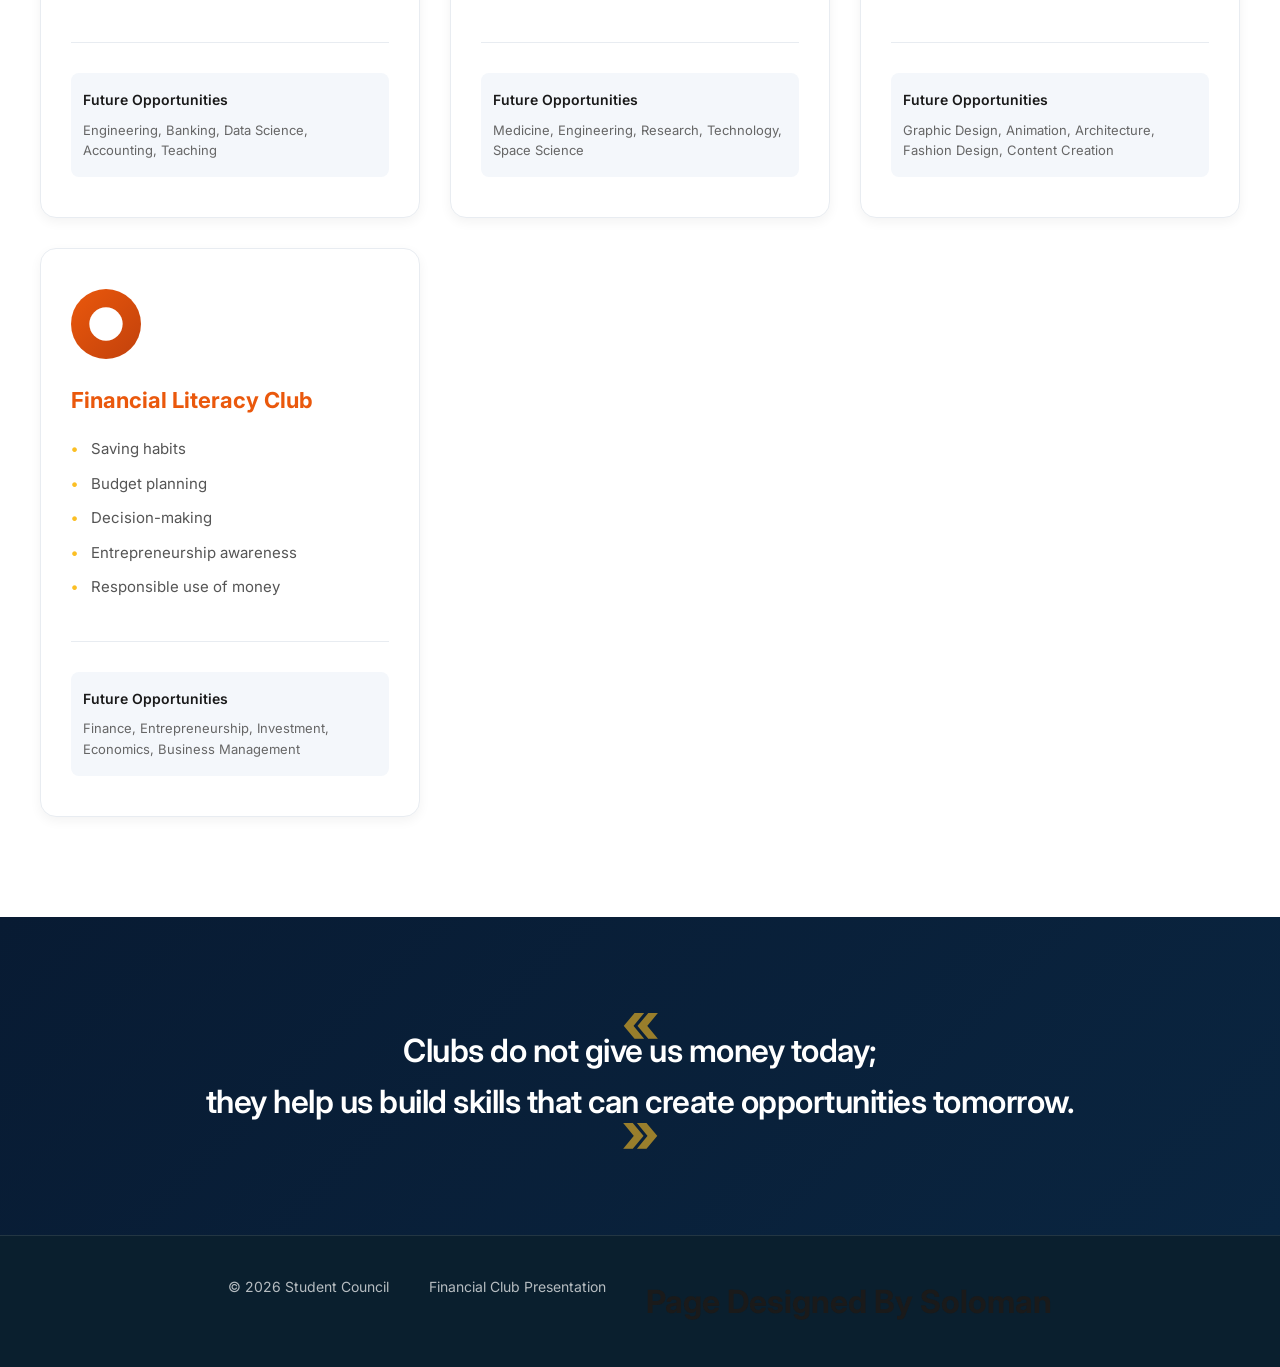
==== commit 0693f8a0: "Fix Home link and add designer credit Updated the Home link to point to index.html and added a desig" ====
--- a/index.html
+++ b/index.html
@@ -28,7 +28,7 @@
             </div>
 
             <nav class="nav-links">
-                <a href="/" class="nav-link">Home</a>
+                <a href="index.html" class="nav-link">Home</a>
                 <a href="about/index.html" class="nav-link">About</a>
                 <a href="#clubs" class="nav-link">Clubs</a>
                 <a href="#skills" class="nav-link">Skills</a>
@@ -176,6 +176,7 @@
         <div class="footer-container">
             <p>&copy; 2026 Student Council</p>
             <p>Financial Club Presentation</p>
+            <h1>Page Designed By Soloman</h1>
         </div>
     </footer>
 
--- a/style.css
+++ b/style.css
@@ -0,0 +1,1117 @@
+/* CSS Variables */
+:root {
+    --navy: #081b33;
+    --dark-navy: #0a1f2e;
+    --blue: #2563eb;
+    --gold: #fbbf24;
+    --white: #ffffff;
+    --gray: #f4f7fb;
+    --light-gray: #e8ecf1;
+    --text-dark: #1a1a1a;
+    --math-blue: #1e40af;
+    --science-green: #059669;
+    --arts-purple: #7c3aed;
+    --finance-orange: #ea580c;
+    --transition: all 0.3s cubic-bezier(0.4, 0, 0.2, 1);
+}
+
+/* Reset and Base Styles */
+* {
+    margin: 0;
+    padding: 0;
+    box-sizing: border-box;
+}
+
+html {
+    scroll-behavior: smooth;
+}
+
+body {
+    font-family: 'Inter', sans-serif;
+    color: var(--text-dark);
+    background-color: var(--white);
+    line-height: 1.6;
+}
+
+/* Navigation Header */
+.navbar {
+    position: sticky;
+    top: 0;
+    z-index: 1000;
+    background-color: var(--navy);
+    box-shadow: 0 2px 8px rgba(0, 0, 0, 0.15);
+    animation: slideDown 0.5s ease-out;
+}
+
+@keyframes slideDown {
+    from {
+        opacity: 0;
+        transform: translateY(-20px);
+    }
+    to {
+        opacity: 1;
+        transform: translateY(0);
+    }
+}
+
+.navbar-container {
+    max-width: 1400px;
+    margin: 0 auto;
+    padding: 0 40px;
+    display: flex;
+    justify-content: space-between;
+    align-items: center;
+    height: 80px;
+}
+
+.logo-section {
+    display: flex;
+    align-items: center;
+    gap: 16px;
+    cursor: pointer;
+    transition: var(--transition);
+}
+
+.logo-section:hover {
+    transform: translateY(-2px);
+}
+
+.logo-icon {
+    width: 48px;
+    height: 48px;
+    background: linear-gradient(135deg, var(--gold), #fcd34d);
+    border-radius: 12px;
+    display: flex;
+    align-items: center;
+    justify-content: center;
+    color: var(--navy);
+    font-weight: 700;
+    flex-shrink: 0;
+}
+
+.logo-text {
+    display: flex;
+    flex-direction: column;
+}
+
+.logo-title {
+    color: var(--white);
+    font-size: 16px;
+    font-weight: 700;
+    letter-spacing: -0.5px;
+}
+
+.logo-subtitle {
+    color: rgba(255, 255, 255, 0.7);
+    font-size: 12px;
+    font-weight: 500;
+    letter-spacing: 0.3px;
+}
+
+.nav-links {
+    display: flex;
+    gap: 40px;
+    align-items: center;
+}
+
+.nav-link {
+    color: rgba(255, 255, 255, 0.9);
+    text-decoration: none;
+    font-size: 14px;
+    font-weight: 500;
+    position: relative;
+    transition: color 0.3s ease;
+}
+
+.nav-link::after {
+    content: '';
+    position: absolute;
+    bottom: -6px;
+    left: 0;
+    width: 0;
+    height: 2px;
+    background-color: var(--gold);
+    transition: width 0.3s cubic-bezier(0.4, 0, 0.2, 1);
+}
+
+.nav-link:hover {
+    color: var(--gold);
+}
+
+.nav-link:hover::after {
+    width: 100%;
+}
+
+/* Hero Section */
+.hero {
+    background: linear-gradient(135deg, #0a1f2e 0%, #0d2a47 50%, #081b33 100%);
+    padding: 100px 40px;
+    min-height: 100vh;
+    display: flex;
+    align-items: center;
+    position: relative;
+    overflow: hidden;
+}
+
+.hero::before {
+    content: '';
+    position: absolute;
+    width: 400px;
+    height: 400px;
+    background: radial-gradient(circle, rgba(37, 99, 235, 0.1) 0%, transparent 70%);
+    top: -100px;
+    right: -100px;
+    border-radius: 50%;
+}
+
+.hero-container {
+    max-width: 1400px;
+    margin: 0 auto;
+    display: grid;
+    grid-template-columns: 1fr 1fr;
+    gap: 60px;
+    align-items: center;
+    position: relative;
+    z-index: 2;
+}
+
+.hero-content {
+    animation: fadeInUp 0.8s ease-out;
+}
+
+@keyframes fadeInUp {
+    from {
+        opacity: 0;
+        transform: translateY(30px);
+    }
+    to {
+        opacity: 1;
+        transform: translateY(0);
+    }
+}
+
+.hero-title {
+    font-size: 56px;
+    font-weight: 700;
+    color: var(--white);
+    line-height: 1.2;
+    margin-bottom: 24px;
+    letter-spacing: -1px;
+}
+
+.gold-text {
+    color: var(--gold);
+    display: inline;
+}
+
+.hero-paragraph {
+    font-size: 18px;
+    color: rgba(255, 255, 255, 0.85);
+    margin-bottom: 40px;
+    line-height: 1.8;
+    max-width: 500px;
+}
+
+.cta-button {
+    background: linear-gradient(135deg, var(--gold), #fcd34d);
+    color: var(--navy);
+    border: none;
+    padding: 16px 32px;
+    border-radius: 8px;
+    font-size: 16px;
+    font-weight: 600;
+    cursor: pointer;
+    transition: var(--transition);
+    box-shadow: 0 8px 24px rgba(251, 191, 36, 0.3);
+    position: relative;
+    overflow: hidden;
+}
+
+.cta-button::before {
+    content: '';
+    position: absolute;
+    top: 0;
+    left: -100%;
+    width: 100%;
+    height: 100%;
+    background: rgba(255, 255, 255, 0.2);
+    transition: left 0.5s ease;
+}
+
+.cta-button:hover {
+    transform: translateY(-4px);
+    box-shadow: 0 12px 32px rgba(251, 191, 36, 0.4);
+}
+
+.cta-button:hover::before {
+    left: 100%;
+}
+
+/* Hero Illustration */
+.hero-illustration {
+    position: relative;
+    height: 500px;
+    display: flex;
+    align-items: center;
+    justify-content: center;
+    animation: fadeIn 1s ease-out 0.3s both;
+}
+
+@keyframes fadeIn {
+    from {
+        opacity: 0;
+    }
+    to {
+        opacity: 1;
+    }
+}
+
+.hero-image {
+    width: 100%;
+    height: 100%;
+    object-fit: cover;
+    border-radius: 16px;
+    box-shadow: 0 20px 50px rgba(0, 0, 0, 0.3);
+    animation: imageSlideIn 0.8s ease-out 0.4s both;
+}
+
+@keyframes imageSlideIn {
+    from {
+        opacity: 0;
+        transform: scale(0.95) translateY(20px);
+    }
+    to {
+        opacity: 1;
+        transform: scale(1) translateY(0);
+    }
+}
+
+/* Clubs Section */
+.clubs {
+    padding: 100px 40px;
+    background-color: var(--white);
+}
+
+.clubs-container {
+    max-width: 1400px;
+    margin: 0 auto;
+}
+
+.section-title {
+    font-size: 44px;
+    font-weight: 700;
+    color: var(--text-dark);
+    text-align: center;
+    margin-bottom: 16px;
+    animation: fadeInUp 0.8s ease-out;
+}
+
+.section-subtitle {
+    font-size: 18px;
+    color: #666;
+    text-align: center;
+    margin-bottom: 60px;
+    max-width: 800px;
+    margin-left: auto;
+    margin-right: auto;
+    animation: fadeInUp 0.8s ease-out 0.1s both;
+}
+
+.clubs-grid {
+    display: grid;
+    grid-template-columns: repeat(auto-fit, minmax(280px, 1fr));
+    gap: 30px;
+    margin-top: 40px;
+}
+
+.club-card {
+    background: white;
+    border: 1px solid var(--light-gray);
+    border-radius: 16px;
+    padding: 40px 30px;
+    transition: var(--transition);
+    box-shadow: 0 4px 12px rgba(0, 0, 0, 0.05);
+    animation: fadeInUp 0.8s ease-out;
+    animation-fill-mode: both;
+}
+
+.club-card:nth-child(1) {
+    animation-delay: 0.1s;
+}
+
+.club-card:nth-child(2) {
+    animation-delay: 0.2s;
+}
+
+.club-card:nth-child(3) {
+    animation-delay: 0.3s;
+}
+
+.club-card:nth-child(4) {
+    animation-delay: 0.4s;
+}
+
+.club-card:hover {
+    transform: translateY(-12px);
+    box-shadow: 0 16px 32px rgba(0, 0, 0, 0.12);
+    border-color: transparent;
+}
+
+.club-icon {
+    width: 70px;
+    height: 70px;
+    border-radius: 50%;
+    display: flex;
+    align-items: center;
+    justify-content: center;
+    margin-bottom: 24px;
+    color: white;
+    font-size: 28px;
+    font-weight: 700;
+}
+
+.math-icon {
+    background: linear-gradient(135deg, #1e40af, #1e3a8a);
+}
+
+.science-icon {
+    background: linear-gradient(135deg, #059669, #047857);
+}
+
+.arts-icon {
+    background: linear-gradient(135deg, #7c3aed, #6d28d9);
+}
+
+.finance-icon {
+    background: linear-gradient(135deg, #ea580c, #c2410c);
+}
+
+.club-title {
+    font-size: 22px;
+    font-weight: 700;
+    margin-bottom: 20px;
+    color: var(--text-dark);
+}
+
+.math-icon + .club-title {
+    color: #1e40af;
+}
+
+.science-icon + .club-title {
+    color: #059669;
+}
+
+.arts-icon + .club-title {
+    color: #7c3aed;
+}
+
+.finance-icon + .club-title {
+    color: #ea580c;
+}
+
+.club-list {
+    list-style: none;
+    margin-bottom: 30px;
+    padding-bottom: 30px;
+    border-bottom: 1px solid var(--light-gray);
+}
+
+.club-list li {
+    font-size: 15px;
+    color: #555;
+    margin-bottom: 12px;
+    padding-left: 20px;
+    position: relative;
+    line-height: 1.5;
+}
+
+.club-list li::before {
+    content: '•';
+    position: absolute;
+    left: 0;
+    color: var(--gold);
+    font-weight: bold;
+}
+
+.club-footer {
+    background-color: var(--gray);
+    padding: 16px 12px;
+    border-radius: 8px;
+}
+
+.club-footer h4 {
+    font-size: 14px;
+    font-weight: 600;
+    color: var(--text-dark);
+    margin-bottom: 8px;
+}
+
+.club-footer p {
+    font-size: 13px;
+    color: #666;
+    line-height: 1.6;
+}
+
+/* Quote Section */
+.quote-section {
+    background: linear-gradient(135deg, #081b33 0%, #0a2540 100%);
+    padding: 80px 40px;
+    text-align: center;
+}
+
+.quote-container {
+    max-width: 900px;
+    margin: 0 auto;
+    position: relative;
+    animation: fadeIn 1s ease-out;
+}
+
+.quote-mark {
+    font-size: 120px;
+    color: var(--gold);
+    font-weight: 700;
+    line-height: 0.8;
+    opacity: 0.6;
+}
+
+.quote-mark-left {
+    display: block;
+    margin-bottom: -40px;
+}
+
+.quote-mark-right {
+    display: block;
+    margin-top: -40px;
+}
+
+.quote-text {
+    font-size: 32px;
+    font-weight: 600;
+    color: var(--white);
+    line-height: 1.6;
+    margin: 20px 0;
+    letter-spacing: -0.5px;
+}
+
+/* Footer */
+.footer {
+    background-color: var(--dark-navy);
+    padding: 40px;
+    text-align: center;
+    border-top: 1px solid rgba(255, 255, 255, 0.1);
+}
+
+.footer-container {
+    max-width: 1400px;
+    margin: 0 auto;
+    display: flex;
+    justify-content: center;
+    gap: 40px;
+    flex-wrap: wrap;
+}
+
+.footer p {
+    color: rgba(255, 255, 255, 0.7);
+    font-size: 14px;
+}
+
+/* Responsive Design */
+@media (max-width: 1024px) {
+    .navbar-container {
+        padding: 0 30px;
+    }
+
+    .nav-links {
+        gap: 25px;
+    }
+
+    .nav-link {
+        font-size: 13px;
+    }
+
+    .hero-container {
+        grid-template-columns: 1fr;
+        gap: 40px;
+    }
+
+    .hero {
+        padding: 60px 30px;
+        min-height: auto;
+    }
+
+    .hero-title {
+        font-size: 42px;
+    }
+
+    .hero-illustration {
+        height: 400px;
+    }
+
+    .clubs {
+        padding: 60px 30px;
+    }
+
+    .clubs-grid {
+        grid-template-columns: repeat(2, 1fr);
+    }
+
+    .quote-section {
+        padding: 60px 30px;
+    }
+
+    .quote-text {
+        font-size: 24px;
+    }
+}
+
+@media (max-width: 768px) {
+    .navbar-container {
+        padding: 0 20px;
+        height: 70px;
+    }
+
+    .logo-icon {
+        width: 40px;
+        height: 40px;
+    }
+
+    .logo-title {
+        font-size: 14px;
+    }
+
+    .logo-subtitle {
+        font-size: 11px;
+    }
+
+    .nav-links {
+        gap: 15px;
+    }
+
+    .nav-link {
+        font-size: 12px;
+    }
+
+    .hero {
+        padding: 40px 20px;
+        min-height: auto;
+    }
+
+    .hero-title {
+        font-size: 32px;
+    }
+
+    .hero-paragraph {
+        font-size: 16px;
+    }
+
+    .cta-button {
+        padding: 14px 28px;
+        font-size: 14px;
+    }
+
+    .hero-illustration {
+        height: 300px;
+    }
+
+    .clubs {
+        padding: 40px 20px;
+    }
+
+    .section-title {
+        font-size: 32px;
+    }
+
+    .clubs-grid {
+        grid-template-columns: 1fr;
+        gap: 20px;
+    }
+
+    .club-card {
+        padding: 30px 20px;
+    }
+
+    .quote-section {
+        padding: 40px 20px;
+    }
+
+    .quote-text {
+        font-size: 20px;
+    }
+
+    .quote-mark {
+        font-size: 80px;
+        margin-bottom: -30px;
+    }
+
+    .quote-mark-right {
+        margin-top: -30px;
+    }
+
+    .footer-container {
+        flex-direction: column;
+        gap: 15px;
+    }
+}
+
+@media (max-width: 480px) {
+    .navbar-container {
+        height: 60px;
+    }
+
+    .nav-links {
+        gap: 10px;
+    }
+
+    .nav-link {
+        font-size: 11px;
+    }
+
+    .hero {
+        padding: 30px 15px;
+    }
+
+    .hero-title {
+        font-size: 24px;
+    }
+
+    .hero-paragraph {
+        font-size: 14px;
+    }
+
+    .cta-button {
+        padding: 12px 24px;
+        font-size: 13px;
+    }
+
+    .hero-illustration {
+        height: 250px;
+    }
+
+    .clubs {
+        padding: 30px 15px;
+    }
+
+    .section-title {
+        font-size: 24px;
+    }
+
+    .section-subtitle {
+        font-size: 14px;
+    }
+
+    .club-card {
+        padding: 20px 15px;
+    }
+
+    .club-title {
+        font-size: 18px;
+    }
+
+    .quote-text {
+        font-size: 18px;
+    }
+
+    .quote-mark {
+        font-size: 60px;
+    }
+}
+/* About Page Hero Section */
+.about-hero {
+    background: linear-gradient(135deg, #0a1f2e 0%, #0d2a47 50%, #081b33 100%);
+    padding: 120px 40px 80px;
+    text-align: center;
+    min-height: 400px;
+    display: flex;
+    align-items: center;
+    justify-content: center;
+    position: relative;
+    overflow: hidden;
+}
+
+.about-hero::before {
+    content: '';
+    position: absolute;
+    width: 500px;
+    height: 500px;
+    background: radial-gradient(circle, rgba(37, 99, 235, 0.1) 0%, transparent 70%);
+    top: -150px;
+    right: -150px;
+    border-radius: 50%;
+}
+
+.about-hero-container {
+    position: relative;
+    z-index: 2;
+    animation: fadeInUp 0.8s ease-out;
+}
+
+.about-hero-title {
+    font-size: 52px;
+    font-weight: 700;
+    color: var(--white);
+    margin-bottom: 16px;
+    letter-spacing: -1px;
+}
+
+.about-hero-subtitle {
+    font-size: 18px;
+    color: rgba(255, 255, 255, 0.85);
+    max-width: 600px;
+    margin: 0 auto;
+}
+
+/* About Main Section */
+.about-main {
+    padding: 100px 40px;
+    background-color: var(--white);
+}
+
+.about-main-container {
+    max-width: 1200px;
+    margin: 0 auto;
+}
+
+.about-intro-block {
+    margin-bottom: 80px;
+    animation: fadeInUp 0.8s ease-out;
+}
+
+.about-heading {
+    font-size: 40px;
+    font-weight: 700;
+    color: var(--text-dark);
+    margin-bottom: 16px;
+}
+
+.section-divider {
+    width: 60px;
+    height: 4px;
+    background: linear-gradient(90deg, var(--gold), #fcd34d);
+    margin-bottom: 40px;
+    border-radius: 2px;
+}
+
+.about-text-block {
+    display: flex;
+    flex-direction: column;
+    gap: 20px;
+}
+
+.about-paragraph {
+    font-size: 16px;
+    color: #555;
+    line-height: 1.9;
+    text-align: justify;
+}
+
+.about-paragraph strong {
+    color: var(--text-dark);
+    font-weight: 600;
+}
+
+/* Mission & Vision Grid */
+.mission-vision-grid {
+    display: grid;
+    grid-template-columns: repeat(auto-fit, minmax(320px, 1fr));
+    gap: 40px;
+    margin-bottom: 80px;
+    animation: fadeInUp 0.8s ease-out 0.1s both;
+}
+
+.mv-card {
+    background: white;
+    border-radius: 16px;
+    padding: 50px 40px;
+    box-shadow: 0 4px 16px rgba(0, 0, 0, 0.08);
+    border: 1px solid rgba(0, 0, 0, 0.05);
+    transition: var(--transition);
+}
+
+.mv-card:hover {
+    transform: translateY(-12px);
+    box-shadow: 0 16px 40px rgba(0, 0, 0, 0.12);
+}
+
+.mission-card {
+    border-top: 4px solid var(--gold);
+}
+
+.vision-card {
+    border-top: 4px solid var(--blue);
+}
+
+.mv-icon {
+    width: 80px;
+    height: 80px;
+    border-radius: 50%;
+    display: flex;
+    align-items: center;
+    justify-content: center;
+    margin-bottom: 24px;
+    color: white;
+    font-size: 32px;
+}
+
+.mission-icon {
+    background: linear-gradient(135deg, var(--gold), #fcd34d);
+}
+
+.vision-icon {
+    background: linear-gradient(135deg, var(--blue), #1e40af);
+}
+
+.mv-title {
+    font-size: 24px;
+    font-weight: 700;
+    color: var(--text-dark);
+    margin-bottom: 20px;
+}
+
+.mv-list {
+    list-style: none;
+}
+
+.mv-list li {
+    font-size: 15px;
+    color: #555;
+    margin-bottom: 14px;
+    padding-left: 24px;
+    position: relative;
+    line-height: 1.7;
+}
+
+.mv-list li::before {
+    content: '✓';
+    position: absolute;
+    left: 0;
+    color: var(--gold);
+    font-weight: bold;
+    font-size: 18px;
+}
+
+.mv-text {
+    font-size: 15px;
+    color: #555;
+    line-height: 1.8;
+}
+
+.mv-text strong {
+    color: var(--text-dark);
+    font-weight: 600;
+}
+
+/* About Quote Section */
+.about-quote-section {
+    background: linear-gradient(135deg, #f9fafb 0%, #f3f4f6 100%);
+    border-radius: 16px;
+    padding: 60px 40px;
+    text-align: center;
+    margin-bottom: 80px;
+    border-left: 4px solid var(--gold);
+    animation: fadeInUp 0.8s ease-out 0.2s both;
+}
+
+.quote-content {
+    max-width: 800px;
+    margin: 0 auto;
+    display: flex;
+    align-items: center;
+    justify-content: center;
+    gap: 20px;
+}
+
+.quote-mark-left,
+.quote-mark-right {
+    font-size: 60px;
+    color: var(--gold);
+    font-weight: 700;
+    opacity: 0.6;
+}
+
+.quote-text-large {
+    font-size: 24px;
+    font-weight: 600;
+    color: var(--text-dark);
+    line-height: 1.8;
+    flex: 1;
+}
+
+/* Values Section */
+.values-section {
+    margin-bottom: 80px;
+    animation: fadeInUp 0.8s ease-out 0.3s both;
+}
+
+.values-grid {
+    display: grid;
+    grid-template-columns: repeat(auto-fit, minmax(250px, 1fr));
+    gap: 30px;
+    margin-top: 50px;
+}
+
+.value-item {
+    text-align: center;
+    padding: 30px;
+    border-radius: 12px;
+    background: linear-gradient(135deg, rgba(251, 191, 36, 0.05), rgba(37, 99, 235, 0.05));
+    transition: var(--transition);
+}
+
+.value-item:hover {
+    transform: translateY(-8px);
+    background: linear-gradient(135deg, rgba(251, 191, 36, 0.1), rgba(37, 99, 235, 0.1));
+}
+
+.value-number {
+    width: 60px;
+    height: 60px;
+    background: linear-gradient(135deg, var(--gold), #fcd34d);
+    color: var(--navy);
+    border-radius: 50%;
+    display: flex;
+    align-items: center;
+    justify-content: center;
+    font-size: 28px;
+    font-weight: 700;
+    margin: 0 auto 16px;
+}
+
+.value-title {
+    font-size: 18px;
+    font-weight: 700;
+    color: var(--text-dark);
+    margin-bottom: 12px;
+}
+
+.value-description {
+    font-size: 14px;
+    color: #666;
+    line-height: 1.7;
+}
+
+/* About CTA Section */
+.about-cta {
+    background: linear-gradient(135deg, #0a1f2e 0%, #0d2a47 50%, #081b33 100%);
+    padding: 80px 40px;
+    border-radius: 16px;
+    text-align: center;
+    color: var(--white);
+    animation: fadeInUp 0.8s ease-out 0.4s both;
+}
+
+.about-cta h2 {
+    font-size: 40px;
+    font-weight: 700;
+    margin-bottom: 16px;
+}
+
+.about-cta p {
+    font-size: 18px;
+    color: rgba(255, 255, 255, 0.85);
+    margin-bottom: 32px;
+}
+
+.cta-button-about {
+    display: inline-block;
+    background: linear-gradient(135deg, var(--gold), #fcd34d);
+    color: var(--navy);
+    padding: 16px 40px;
+    border-radius: 8px;
+    font-size: 16px;
+    font-weight: 600;
+    text-decoration: none;
+    transition: var(--transition);
+    box-shadow: 0 8px 24px rgba(251, 191, 36, 0.3);
+}
+
+.cta-button-about:hover {
+    transform: translateY(-4px);
+    box-shadow: 0 12px 32px rgba(251, 191, 36, 0.4);
+}
+
+/* Responsive About Page */
+@media (max-width: 768px) {
+    .about-hero {
+        padding: 80px 20px 60px;
+    }
+
+    .about-hero-title {
+        font-size: 36px;
+    }
+
+    .about-hero-subtitle {
+        font-size: 16px;
+    }
+
+    .about-main {
+        padding: 60px 20px;
+    }
+
+    .about-heading {
+        font-size: 28px;
+    }
+
+    .mission-vision-grid {
+        gap: 20px;
+    }
+
+    .mv-card {
+        padding: 30px 20px;
+    }
+
+    .mv-title {
+        font-size: 20px;
+    }
+
+    .quote-text-large {
+        font-size: 18px;
+    }
+
+    .quote-mark-left,
+    .quote-mark-right {
+        font-size: 40px;
+    }
+
+    .values-grid {
+        gap: 20px;
+    }
+
+    .about-cta {
+        padding: 60px 20px;
+    }
+
+    .about-cta h2 {
+        font-size: 28px;
+    }
+}
+
+@media (max-width: 480px) {
+    .about-hero-title {
+        font-size: 28px;
+    }
+
+    .about-hero-subtitle {
+        font-size: 14px;
+    }
+
+    .about-paragraph {
+        text-align: left;
+        font-size: 14px;
+    }
+
+    .about-heading {
+        font-size: 22px;
+    }
+
+    .mv-card {
+        padding: 25px 15px;
+    }
+
+    .values-grid {
+        grid-template-columns: 1fr;
+    }
+
+    .quote-text-large {
+        font-size: 16px;
+    }
+}
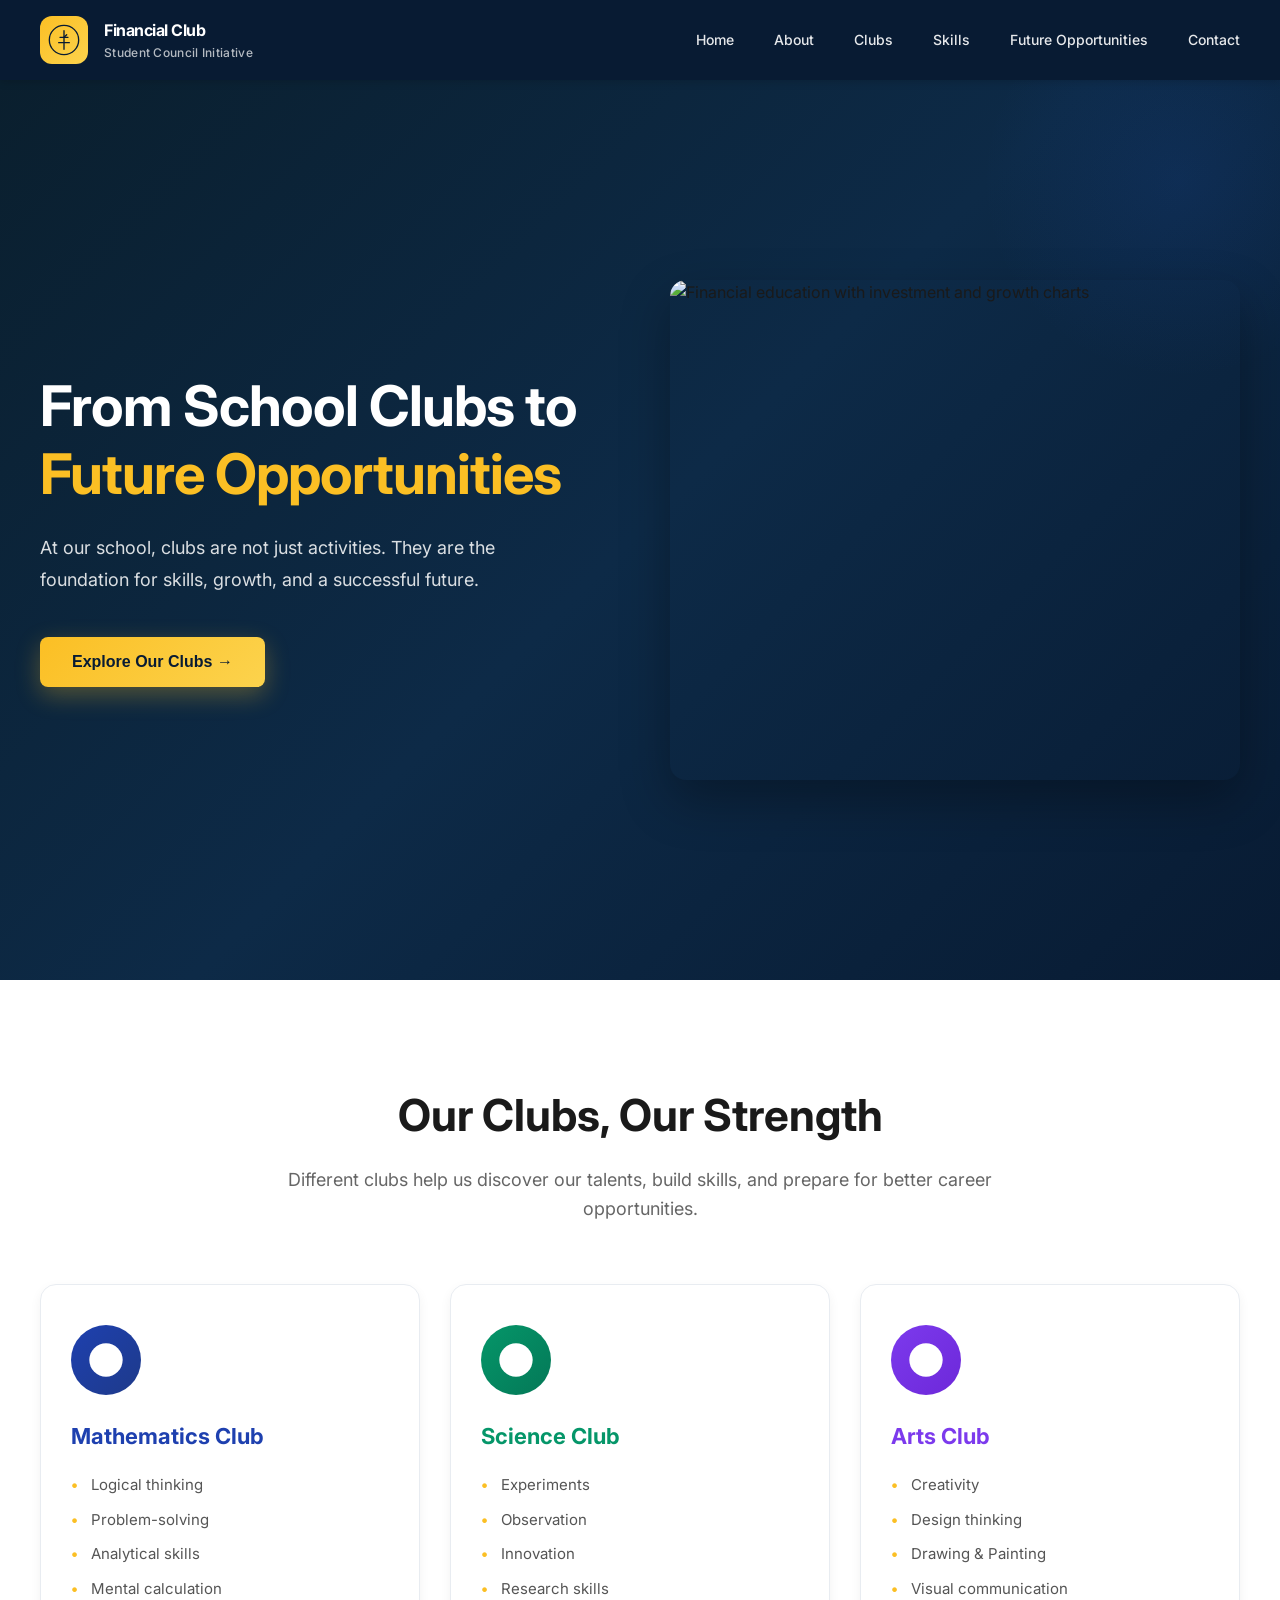
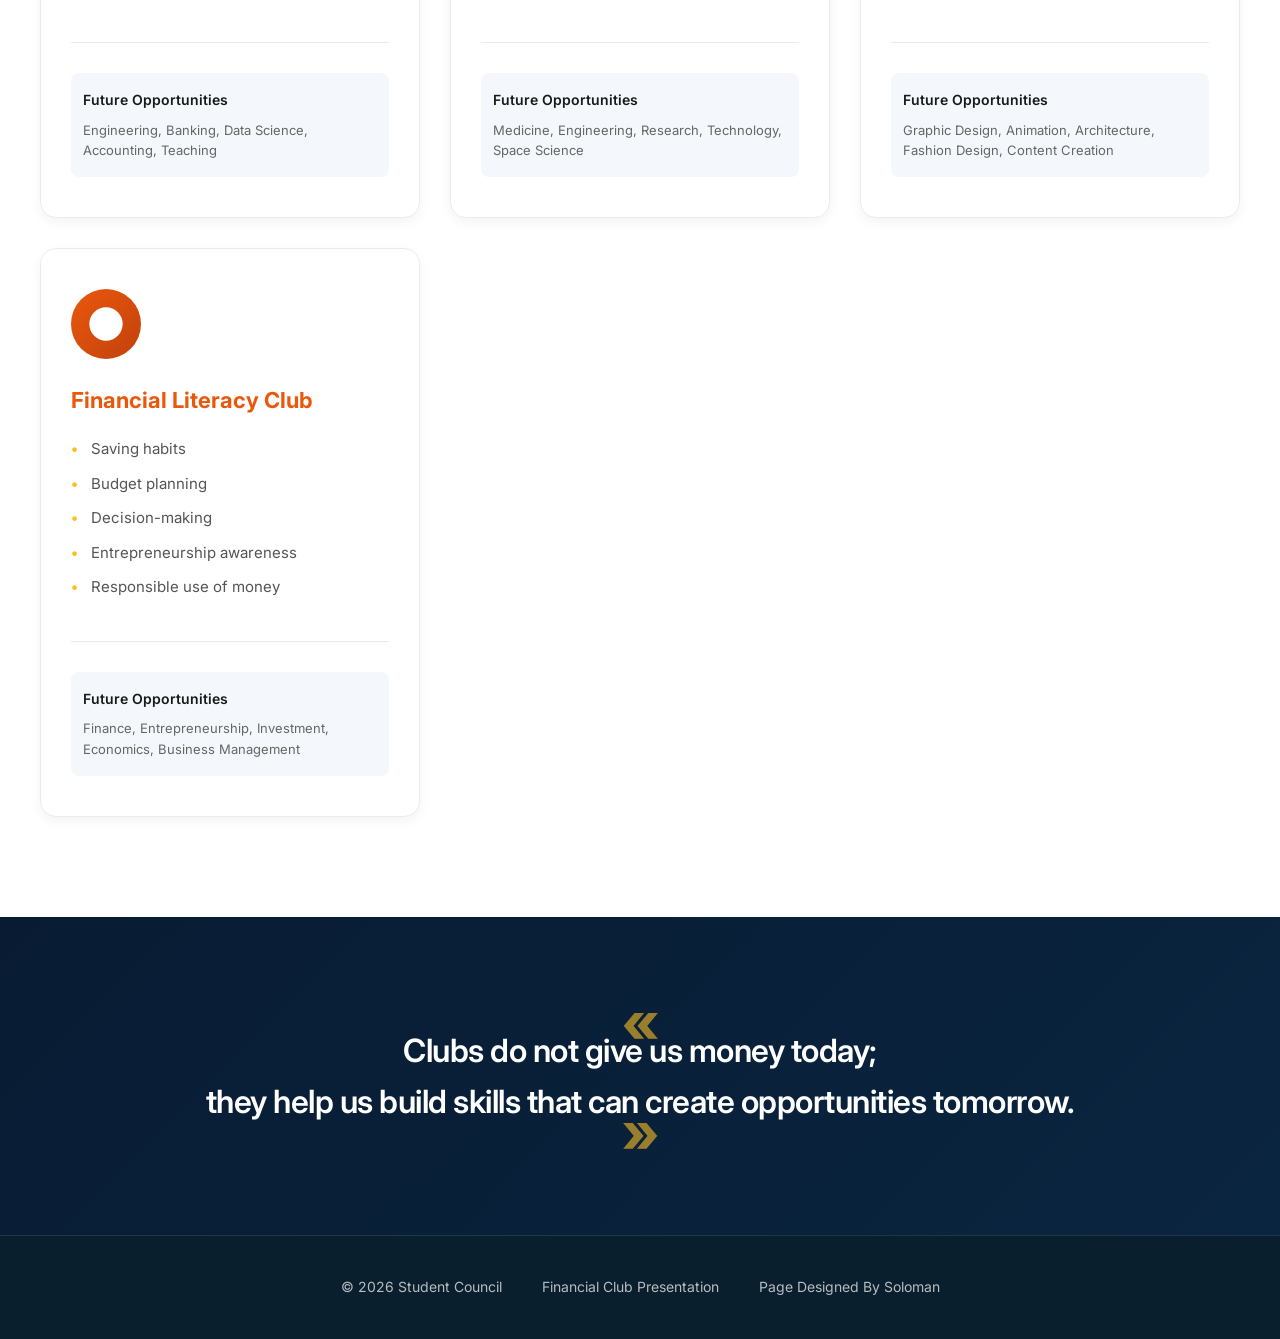
==== commit 75c2b1dc: "Update About link and footer text in index.html" ====
--- a/index.html
+++ b/index.html
@@ -29,7 +29,7 @@
 
             <nav class="nav-links">
                 <a href="index.html" class="nav-link">Home</a>
-                <a href="about/index.html" class="nav-link">About</a>
+                <a href="/about/index.html" class="nav-link">About</a>
                 <a href="#clubs" class="nav-link">Clubs</a>
                 <a href="#skills" class="nav-link">Skills</a>
                 <a href="#opportunities" class="nav-link">Future Opportunities</a>
@@ -176,7 +176,7 @@
         <div class="footer-container">
             <p>&copy; 2026 Student Council</p>
             <p>Financial Club Presentation</p>
-            <h1>Page Designed By Soloman</h1>
+            <p>Page Designed By Soloman</p>
         </div>
     </footer>
 
